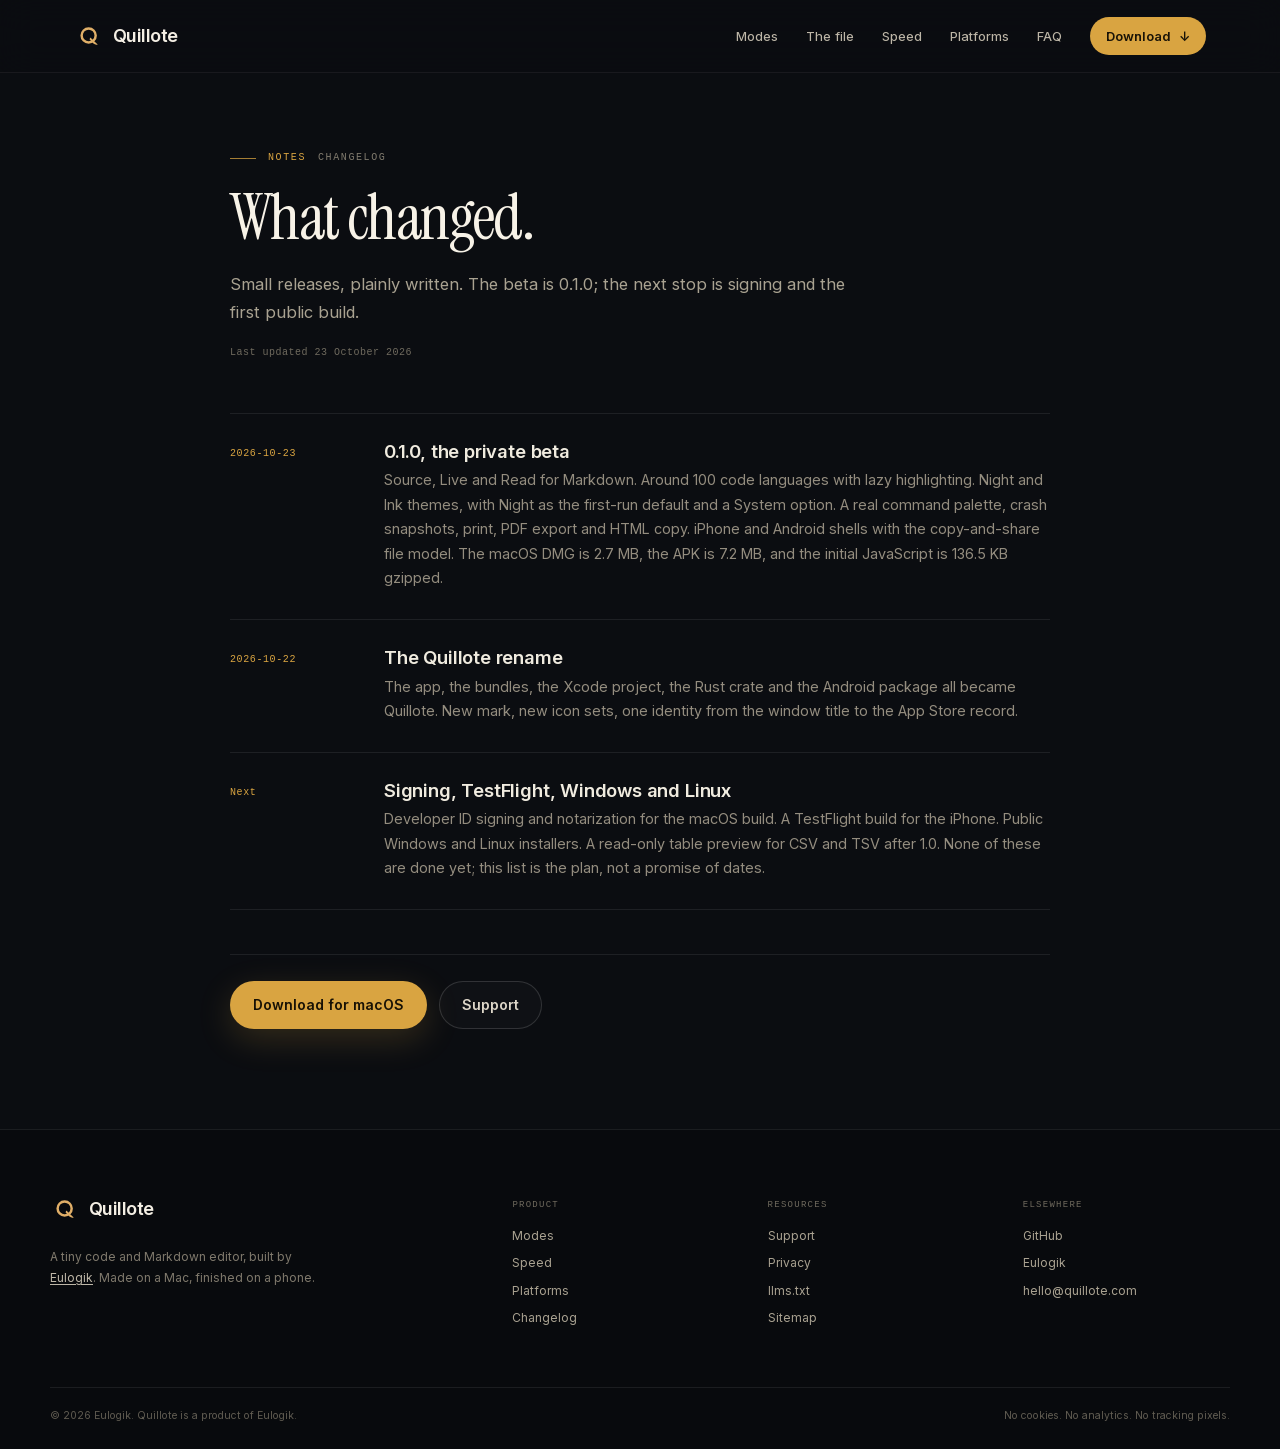
==== changelog/index.html @ 2f06572e "site: launch Quillote public beta" ====
<!DOCTYPE html>
<html lang="en">
<head>
  <meta charset="utf-8">
  <meta name="viewport" content="width=device-width, initial-scale=1, viewport-fit=cover">
  <title>Changelog: Quillote</title>
  <meta name="description" content="Quillote changelog: the 0.1.0 private beta, the three views, themes, mobile file model and the size budgets.">
  <link rel="canonical" href="https://quillote.com/changelog/">
  <meta name="theme-color" content="#0b0d11">
  <meta name="color-scheme" content="dark">
  <meta property="og:type" content="website">
  <meta property="og:site_name" content="Quillote">
  <meta property="og:title" content="Changelog: Quillote">
  <meta property="og:description" content="The 0.1.0 private beta and what comes next.">
  <meta property="og:url" content="https://quillote.com/changelog/">
  <meta property="og:image" content="https://quillote.com/assets/img/og.jpg">
  <meta name="twitter:card" content="summary_large_image">
  <link rel="icon" href="../assets/img/quillote-mark.svg" type="image/svg+xml">
  <link rel="apple-touch-icon" href="../assets/img/apple-touch-icon.png">
  <link rel="manifest" href="../site.webmanifest">
  <link rel="describedby" href="../llms.txt" type="text/plain">
  <link rel="preload" href="../assets/fonts/instrument-serif-regular.woff2" as="font" type="font/woff2" crossorigin>
  <link rel="preload" href="../assets/fonts/inter-var.woff2" as="font" type="font/woff2" crossorigin>
  <link rel="stylesheet" href="../assets/css/site.css">
  <script type="application/ld+json">
  {"@context":"https://schema.org","@graph":[{"@type":"WebPage","@id":"https://quillote.com/changelog/","url":"https://quillote.com/changelog/","name":"Changelog: Quillote","description":"The 0.1.0 private beta and what comes next.","isPartOf":{"@id":"https://quillote.com/#website"},"dateModified":"2026-10-23"},{"@type":"BreadcrumbList","itemListElement":[{"@type":"ListItem","position":1,"name":"Quillote","item":"https://quillote.com/"},{"@type":"ListItem","position":2,"name":"Changelog","item":"https://quillote.com/changelog/"}]}]}
  </script>
</head>
<body>
  <a class="skip-link" href="#main">Skip to content</a>
  <header class="site-header">
    <div class="nav-shell">
      <a class="brand" href="../" aria-label="Quillote home"><img class="brand-mark" src="../assets/img/quillote-mark.svg" alt="" width="30" height="30" aria-hidden="true"><span class="brand-word">Quillote</span></a>
      <button class="nav-toggle" id="nav-toggle" type="button" aria-expanded="false" aria-controls="nav-links"><span class="nav-toggle-line"></span><span class="nav-toggle-line"></span><span class="visually-hidden">Menu</span></button>
      <nav class="nav-links" id="nav-links" aria-label="Primary">
        <a href="../#modes">Modes</a>
        <a href="../#file">The file</a>
        <a href="../#speed">Speed</a>
        <a href="../#platforms">Platforms</a>
        <a href="../#faq">FAQ</a>
        <a class="nav-cta" href="../#download">Download <span aria-hidden="true">↓</span></a>
      </nav>
    </div>
  </header>

  <main id="main" class="page-main">
    <div class="page-shell">
      <div class="page-hero">
        <p class="label"><span>Notes</span> Changelog</p>
        <h1>What changed.</h1>
        <p class="lead">Small releases, plainly written. The beta is 0.1.0; the next stop is signing and the first public build.</p>
        <p class="page-updated">Last updated 23 October 2026</p>
      </div>

      <ol class="changelog-list">
        <li class="changelog-item">
          <span class="changelog-date">2026-10-23</span>
          <div>
            <h2>0.1.0, the private beta</h2>
            <p>Source, Live and Read for Markdown. Around 100 code languages with lazy highlighting. Night and Ink themes, with Night as the first-run default and a System option. A real command palette, crash snapshots, print, PDF export and HTML copy. iPhone and Android shells with the copy-and-share file model. The macOS DMG is 2.7 MB, the APK is 7.2 MB, and the initial JavaScript is 136.5 KB gzipped.</p>
          </div>
        </li>
        <li class="changelog-item">
          <span class="changelog-date">2026-10-22</span>
          <div>
            <h2>The Quillote rename</h2>
            <p>The app, the bundles, the Xcode project, the Rust crate and the Android package all became Quillote. New mark, new icon sets, one identity from the window title to the App Store record.</p>
          </div>
        </li>
        <li class="changelog-item">
          <span class="changelog-date">Next</span>
          <div>
            <h2>Signing, TestFlight, Windows and Linux</h2>
            <p>Developer ID signing and notarization for the macOS build. A TestFlight build for the iPhone. Public Windows and Linux installers. A read-only table preview for CSV and TSV after 1.0. None of these are done yet; this list is the plan, not a promise of dates.</p>
          </div>
        </li>
      </ol>

      <div class="page-cta">
        <a class="btn btn-gold" href="../#download">Download for macOS</a>
        <a class="btn btn-ghost" href="../support/">Support</a>
      </div>
    </div>
  </main>

  <footer class="site-footer">
    <div class="footer-shell">
      <div class="footer-brand">
        <a class="brand" href="../" aria-label="Quillote home"><img class="brand-mark" src="../assets/img/quillote-mark.svg" alt="" width="30" height="30" aria-hidden="true"><span class="brand-word">Quillote</span></a>
        <p>A tiny code and Markdown editor, built by <a href="https://eulogik.com" rel="noopener">Eulogik</a>. Made on a Mac, finished on a phone.</p>
      </div>
      <div class="footer-col"><h3>Product</h3><a href="../#modes">Modes</a><a href="../#speed">Speed</a><a href="../#platforms">Platforms</a><a href="../changelog/">Changelog</a></div>
      <div class="footer-col"><h3>Resources</h3><a href="../support/">Support</a><a href="../privacy/">Privacy</a><a href="../llms.txt">llms.txt</a><a href="../sitemap.xml">Sitemap</a></div>
      <div class="footer-col"><h3>Elsewhere</h3><a href="https://github.com/eulogik" rel="noopener">GitHub</a><a href="https://eulogik.com" rel="noopener">Eulogik</a><a href="mailto:hello@quillote.com">hello@quillote.com</a></div>
    </div>
    <div class="footer-bottom"><p>© 2026 Eulogik. Quillote is a product of Eulogik.</p><p>No cookies. No analytics. No tracking pixels.</p></div>
  </footer>
  <script src="../assets/js/site.js" defer></script>
</body>
</html>
---- assets/css/site.css ----
/* Quillote site. One stylesheet, no framework, self-hosted type. */

@font-face {
  font-family: "Instrument Serif";
  src: url("../fonts/instrument-serif-regular.woff2") format("woff2");
  font-style: normal;
  font-weight: 400;
  font-display: swap;
}
@font-face {
  font-family: "Instrument Serif";
  src: url("../fonts/instrument-serif-italic.woff2") format("woff2");
  font-style: italic;
  font-weight: 400;
  font-display: swap;
}
@font-face {
  font-family: "Inter";
  src: url("../fonts/inter-var.woff2") format("woff2");
  font-style: normal;
  font-weight: 300 700;
  font-display: swap;
}

:root {
  --ink: #0b0d11;
  --ink-2: #0e1117;
  --ink-3: #131822;
  --line: rgba(255, 255, 255, 0.08);
  --line-strong: rgba(255, 255, 255, 0.14);
  --text: #f3eee3;
  --muted: #a9a291;
  --quiet: #7d776a;
  --gold: #d9a441;
  --gold-bright: #f0c46a;
  --gold-soft: rgba(217, 164, 65, 0.12);
  --paper: #f3ecdf;
  --paper-2: #e9dfce;
  --paper-ink: #221d17;
  --paper-muted: #6f6454;
  --serif: "Instrument Serif", Georgia, "Times New Roman", serif;
  --sans: "Inter", -apple-system, BlinkMacSystemFont, "Segoe UI", sans-serif;
  --mono: ui-monospace, SFMono-Regular, "SF Mono", Menlo, Consolas, monospace;
  --max: 1180px;
  --radius: 14px;
  --ease: cubic-bezier(0.22, 0.61, 0.36, 1);
}

*,
*::before,
*::after {
  box-sizing: border-box;
}

html {
  scroll-behavior: smooth;
  background: var(--ink);
}

body {
  margin: 0;
  background: var(--ink);
  color: var(--text);
  font-family: var(--sans);
  font-size: 16px;
  line-height: 1.6;
  -webkit-font-smoothing: antialiased;
  text-rendering: optimizeLegibility;
  overflow-x: hidden;
}

body::after {
  content: "";
  position: fixed;
  inset: 0;
  z-index: 60;
  pointer-events: none;
  opacity: 0.035;
  mix-blend-mode: soft-light;
  background-image: url("data:image/svg+xml,%3Csvg xmlns='http://www.w3.org/2000/svg' width='120' height='120'%3E%3Cfilter id='n'%3E%3CfeTurbulence type='fractalNoise' baseFrequency='.9' numOctaves='2' stitchTiles='stitch'/%3E%3C/filter%3E%3Crect width='100%25' height='100%25' filter='url(%23n)' opacity='.4'/%3E%3C/svg%3E");
}

::selection {
  background: var(--gold);
  color: #161006;
}

img {
  max-width: 100%;
  height: auto;
}

a {
  color: inherit;
}

button,
a {
  -webkit-tap-highlight-color: transparent;
}

:focus-visible {
  outline: 2px solid var(--gold);
  outline-offset: 3px;
  border-radius: 2px;
}

.skip-link {
  position: absolute;
  left: 16px;
  top: -60px;
  z-index: 100;
  padding: 10px 16px;
  border-radius: 8px;
  background: var(--gold);
  color: #161006;
  font-size: 13px;
  font-weight: 600;
  text-decoration: none;
}
.skip-link:focus {
  top: 16px;
}

.visually-hidden {
  position: absolute !important;
  width: 1px;
  height: 1px;
  padding: 0;
  margin: -1px;
  overflow: hidden;
  clip: rect(0 0 0 0);
  white-space: nowrap;
  border: 0;
}

/* ---------------------------------------------------------------- header */

.site-header {
  position: fixed;
  inset: 0 0 auto;
  z-index: 50;
  background: rgba(11, 13, 17, 0.76);
  border-bottom: 1px solid rgba(255, 255, 255, 0.06);
  backdrop-filter: blur(18px) saturate(140%);
  -webkit-backdrop-filter: blur(18px) saturate(140%);
}

.nav-shell {
  max-width: var(--max);
  margin: 0 auto;
  padding: 0 24px;
  height: 72px;
  display: flex;
  align-items: center;
  gap: 32px;
}

.brand {
  display: inline-flex;
  align-items: center;
  gap: 9px;
  flex: none;
  text-decoration: none;
}
.brand-mark {
  width: 30px;
  height: 30px;
  display: block;
  flex: none;
}
.brand-word {
  font-family: var(--sans);
  font-size: 18px;
  font-weight: 600;
  letter-spacing: -0.03em;
  line-height: 1;
  color: #f4efe4;
}

.nav-links {
  margin-left: auto;
  display: flex;
  align-items: center;
  gap: 28px;
}
.nav-links a {
  color: #bdb6a7;
  font-size: 13px;
  font-weight: 450;
  text-decoration: none;
  transition: color 0.2s var(--ease);
}
.nav-links a:hover {
  color: var(--text);
}
.nav-links .nav-cta {
  display: inline-flex;
  align-items: center;
  gap: 8px;
  padding: 9px 16px;
  border-radius: 999px;
  background: var(--gold);
  color: #191307;
  font-weight: 600;
  transition:
    background 0.2s var(--ease),
    transform 0.2s var(--ease);
}
.nav-links .nav-cta:hover {
  background: var(--gold-bright);
  color: #191307;
  transform: translateY(-1px);
}

.nav-toggle {
  display: none;
  margin-left: auto;
  width: 44px;
  height: 44px;
  border: 1px solid var(--line);
  border-radius: 10px;
  background: transparent;
  cursor: pointer;
  position: relative;
}
.nav-toggle-line {
  position: absolute;
  left: 13px;
  width: 18px;
  height: 1px;
  background: var(--text);
  transition:
    transform 0.2s var(--ease),
    top 0.2s var(--ease);
}
.nav-toggle-line:nth-child(1) {
  top: 18px;
}
.nav-toggle-line:nth-child(2) {
  top: 25px;
}
.nav-toggle[aria-expanded="true"] .nav-toggle-line:nth-child(1) {
  top: 22px;
  transform: rotate(45deg);
}
.nav-toggle[aria-expanded="true"] .nav-toggle-line:nth-child(2) {
  top: 22px;
  transform: rotate(-45deg);
}

/* ------------------------------------------------------------------ hero */

.hero {
  position: relative;
  min-height: 100vh;
  padding: 148px 24px 84px;
  display: flex;
  align-items: center;
  overflow: hidden;
  isolation: isolate;
}
.hero::before {
  content: "";
  position: absolute;
  z-index: -2;
  inset: -20% -10% auto 30%;
  height: 900px;
  background: radial-gradient(ellipse at 55% 35%, rgba(217, 164, 65, 0.13), transparent 62%);
  pointer-events: none;
}
.hero::after {
  content: "";
  position: absolute;
  z-index: -1;
  left: 0;
  right: 0;
  bottom: 0;
  height: 180px;
  background: linear-gradient(to bottom, transparent, var(--ink));
  pointer-events: none;
}

.hero-grid {
  width: 100%;
  max-width: var(--max);
  margin: 0 auto;
  display: grid;
  grid-template-columns: 0.92fr 1.08fr;
  gap: 48px;
  align-items: center;
}

.hero-copy {
  position: relative;
  z-index: 3;
  max-width: 600px;
}

.eyebrow {
  display: inline-flex;
  align-items: center;
  gap: 10px;
  margin: 0 0 26px;
  font-family: var(--mono);
  font-size: 10.5px;
  letter-spacing: 0.12em;
  text-transform: uppercase;
  color: #b5ad9c;
}
.eyebrow-dot {
  width: 6px;
  height: 6px;
  border-radius: 50%;
  background: var(--gold);
  box-shadow: 0 0 0 4px rgba(217, 164, 65, 0.12);
}

.hero h1 {
  margin: 0;
  font-family: var(--serif);
  font-weight: 400;
  font-size: clamp(3.5rem, 6.1vw, 5.5rem);
  line-height: 0.96;
  letter-spacing: -0.025em;
  color: #f7f2e7;
}
.hero h1 em {
  font-style: italic;
  color: var(--gold);
}

.hero-sub {
  margin: 26px 0 0;
  max-width: 520px;
  color: #b8b1a2;
  font-size: 1.06rem;
  line-height: 1.7;
}

.hero-actions {
  display: flex;
  align-items: center;
  gap: 12px;
  flex-wrap: wrap;
  margin-top: 34px;
}

.btn {
  display: inline-flex;
  align-items: center;
  justify-content: center;
  gap: 10px;
  min-height: 48px;
  padding: 0 22px;
  border-radius: 999px;
  border: 1px solid transparent;
  font-family: var(--sans);
  font-size: 14px;
  font-weight: 600;
  line-height: 1;
  text-decoration: none;
  cursor: pointer;
  transition:
    transform 0.2s var(--ease),
    background 0.2s var(--ease),
    border-color 0.2s var(--ease),
    color 0.2s var(--ease),
    box-shadow 0.2s var(--ease);
}
.btn-gold {
  background: var(--gold);
  color: #171105;
  box-shadow: 0 10px 34px rgba(217, 164, 65, 0.2);
}
.btn-gold:hover {
  background: var(--gold-bright);
  transform: translateY(-2px);
  box-shadow: 0 14px 42px rgba(217, 164, 65, 0.3);
}
.btn-ghost {
  border-color: var(--line-strong);
  color: #ded7c9;
  background: rgba(255, 255, 255, 0.02);
}
.btn-ghost:hover {
  border-color: rgba(255, 255, 255, 0.28);
  background: rgba(255, 255, 255, 0.05);
  color: #fff;
  transform: translateY(-2px);
}

.hero-note {
  margin: 18px 0 0;
  color: var(--quiet);
  font-size: 11.5px;
  letter-spacing: 0.01em;
}

.hero-proof {
  display: flex;
  flex-wrap: wrap;
  gap: 10px 22px;
  margin-top: 36px;
  padding-top: 22px;
  border-top: 1px solid var(--line);
  color: #8f887a;
  font-size: 11.5px;
}
.hero-proof strong {
  color: #e6dfd1;
  font-weight: 600;
}

.hero-watermark {
  position: absolute;
  z-index: -1;
  top: 4%;
  right: -190px;
  width: 860px;
  height: auto;
  opacity: 0.035;
  transform: rotate(-9deg);
  pointer-events: none;
  user-select: none;
}

.hero-noise {
  position: absolute;
  inset: 0;
  z-index: -1;
  background: radial-gradient(circle at 80% 30%, rgba(217, 164, 65, 0.06), transparent 40%);
  pointer-events: none;
}

/* --------------------------------------------------------- hero devices */

.hero-stage {
  position: relative;
  z-index: 2;
  min-height: 590px;
  display: flex;
  align-items: center;
  justify-content: center;
}

.window-frame {
  width: 100%;
  max-width: 660px;
  border: 1px solid rgba(255, 255, 255, 0.11);
  border-radius: 15px;
  overflow: hidden;
  background: #0d1016;
  box-shadow:
    0 50px 120px rgba(0, 0, 0, 0.62),
    0 10px 30px rgba(0, 0, 0, 0.4),
    0 0 90px rgba(217, 164, 65, 0.06);
}
.window-bar {
  height: 36px;
  padding: 0 14px;
  display: flex;
  align-items: center;
  gap: 12px;
  background: #151922;
  border-bottom: 1px solid rgba(255, 255, 255, 0.06);
}
.traffic {
  display: inline-flex;
  gap: 6px;
}
.traffic i {
  width: 10px;
  height: 10px;
  border-radius: 50%;
  display: block;
}
.traffic i:nth-child(1) {
  background: #ff5f57;
}
.traffic i:nth-child(2) {
  background: #febc2e;
}
.traffic i:nth-child(3) {
  background: #28c840;
}
.window-title {
  color: #8d8779;
  font-size: 11px;
  letter-spacing: 0.01em;
}
.window-dots {
  margin-left: auto;
  color: #817b6e;
  letter-spacing: 2px;
  font-size: 12px;
}
.window-frame picture,
.window-frame img {
  display: block;
  width: 100%;
}

.phone-frame {
  position: absolute;
  right: -18px;
  bottom: -26px;
  width: 176px;
  padding: 5px;
  border-radius: 28px;
  background: #05070a;
  border: 1px solid rgba(255, 255, 255, 0.18);
  box-shadow:
    0 40px 80px rgba(0, 0, 0, 0.6),
    0 0 0 1px rgba(0, 0, 0, 0.6),
    0 0 50px rgba(217, 164, 65, 0.08);
  transform: rotate(2.4deg);
  overflow: hidden;
}
.phone-frame img {
  display: block;
  width: 100%;
  border-radius: 23px;
}
.phone-notch {
  position: absolute;
  z-index: 2;
  top: 12px;
  left: 50%;
  transform: translateX(-50%);
  width: 52px;
  height: 15px;
  border-radius: 999px;
  background: #05070a;
}

.chip {
  position: absolute;
  z-index: 4;
  display: inline-flex;
  align-items: baseline;
  gap: 5px;
  padding: 8px 12px;
  border-radius: 999px;
  border: 1px solid rgba(255, 255, 255, 0.12);
  background: rgba(17, 21, 29, 0.82);
  backdrop-filter: blur(12px);
  -webkit-backdrop-filter: blur(12px);
  box-shadow: 0 10px 30px rgba(0, 0, 0, 0.35);
  color: #e8e1d4;
  font-family: var(--mono);
  font-size: 10.5px;
  white-space: nowrap;
}
.chip small {
  color: var(--gold);
  font-size: 9px;
  letter-spacing: 0.04em;
  text-transform: uppercase;
}
.chip-a {
  top: 4%;
  left: -26px;
}
.chip-b {
  bottom: 17%;
  left: -42px;
}
.chip-c {
  top: 43%;
  right: -20px;
}

/* --------------------------------------------------------- proof strip */

.proof-strip {
  border-top: 1px solid var(--line);
  border-bottom: 1px solid var(--line);
  background: rgba(255, 255, 255, 0.012);
}
.proof-shell {
  max-width: var(--max);
  margin: 0 auto;
  padding: 20px 24px;
  display: flex;
  flex-wrap: wrap;
  align-items: center;
  justify-content: space-between;
  gap: 12px 28px;
}
.proof-shell p {
  margin: 0;
  color: #8d8678;
  font-size: 11px;
  letter-spacing: 0.02em;
  display: inline-flex;
  align-items: center;
  gap: 8px;
}
.proof-mark {
  color: var(--gold);
  font-size: 9px;
}

/* ------------------------------------------------------------- sections */

.section {
  position: relative;
  padding: clamp(84px, 10vw, 132px) 24px;
  scroll-margin-top: 80px;
}
.section > * {
  max-width: var(--max);
  margin-left: auto;
  margin-right: auto;
}
.section-head {
  max-width: 780px;
  margin: 0 auto 52px;
}
.section-head .lead {
  max-width: 620px;
}

.label {
  display: flex;
  align-items: center;
  gap: 12px;
  margin: 0 0 20px;
  font-family: var(--mono);
  font-size: 10px;
  letter-spacing: 0.16em;
  text-transform: uppercase;
  color: #817b6e;
}
.label::before {
  content: "";
  width: 26px;
  height: 1px;
  background: var(--gold);
  opacity: 0.75;
}
.label span {
  color: var(--gold);
}

h2 {
  margin: 0;
  font-family: var(--serif);
  font-weight: 400;
  font-size: clamp(2.5rem, 4.6vw, 4rem);
  line-height: 1.02;
  letter-spacing: -0.02em;
  color: #f6f1e6;
}

.lead {
  margin: 20px 0 0;
  color: #a9a291;
  font-size: 1.03rem;
  line-height: 1.72;
}

.text-link {
  color: var(--gold);
  font-size: 13px;
  font-weight: 550;
  text-decoration: none;
  border-bottom: 1px solid rgba(217, 164, 65, 0.35);
  padding-bottom: 2px;
  transition:
    border-color 0.2s var(--ease),
    color 0.2s var(--ease);
}
.text-link:hover {
  color: var(--gold-bright);
  border-color: var(--gold-bright);
}

/* ----------------------------------------------------------------- demo */

.modes {
  background: linear-gradient(to bottom, var(--ink), #0a0c10);
}

.demo-window {
  position: relative;
  max-width: var(--max);
  border: 1px solid var(--line-strong);
  border-radius: 17px;
  overflow: hidden;
  background: #0b0e13;
  box-shadow:
    0 40px 100px rgba(0, 0, 0, 0.45),
    0 0 0 1px rgba(0, 0, 0, 0.2);
}
.demo-bar {
  height: 42px;
  padding: 0 15px;
  display: flex;
  align-items: center;
  gap: 12px;
  background: #11151c;
  border-bottom: 1px solid rgba(255, 255, 255, 0.06);
}
.demo-tab-title {
  color: #a8a193;
  font-size: 11.5px;
}
.demo-dots {
  margin-left: auto;
  color: #6f6a5e;
  letter-spacing: 2px;
  font-size: 13px;
}

.demo-panels {
  min-height: 438px;
  padding: 42px 52px;
  background:
    radial-gradient(ellipse at 20% 0%, rgba(217, 164, 65, 0.035), transparent 50%), #0b0e13;
}
.demo-panel[hidden] {
  display: none;
}
.source-code {
  margin: 0;
  max-width: 760px;
  font-family: var(--mono);
  font-size: 13px;
  line-height: 1.95;
  color: #c8c1b2;
  white-space: pre-wrap;
  overflow-wrap: anywhere;
}
.tok-h {
  color: var(--gold-bright);
}
.tok-strong {
  color: #f5f0e5;
  font-weight: 600;
}
.tok-em {
  color: #d8cbb2;
  font-style: italic;
}
.tok-plain {
  color: #d4cdbf;
}
.tok-link {
  color: #8eb8e8;
  text-decoration: underline;
  text-decoration-color: rgba(142, 184, 232, 0.4);
  text-underline-offset: 3px;
}
.tok-fence {
  color: #6b665b;
}
.tok-code {
  color: #a8d59b;
}

.live-doc {
  max-width: 620px;
}
.live-doc h3 {
  margin: 0 0 14px;
  font-size: 2rem;
  line-height: 1.15;
  font-weight: 650;
  letter-spacing: -0.02em;
  color: #f8f3e8;
}
.live-doc h4 {
  margin: 28px 0 10px;
  font-size: 1.25rem;
  font-weight: 600;
  letter-spacing: -0.01em;
  color: #f0eadf;
}
.live-doc p {
  margin: 10px 0;
  color: #cbc4b5;
  font-size: 0.98rem;
  line-height: 1.75;
}
.live-doc strong {
  color: #fff;
  font-weight: 650;
}
.live-doc em {
  color: #e4d7c0;
}
.live-doc a {
  color: var(--gold-bright);
  text-decoration: underline;
  text-decoration-color: rgba(240, 196, 106, 0.4);
  text-underline-offset: 3px;
}
.live-doc pre {
  margin: 22px 0;
  padding: 18px 20px;
  overflow-x: auto;
  border: 1px solid rgba(255, 255, 255, 0.06);
  border-radius: 10px;
  background: #121720;
}
.live-doc code,
.read-doc code {
  font-family: var(--mono);
  font-size: 12.5px;
}
.code-key {
  color: #c994e6;
}
.code-str {
  color: #a5d6a7;
}
.live-tail {
  display: inline-flex;
  align-items: center;
}
.caret {
  display: inline-block;
  width: 1.5px;
  height: 1.05em;
  margin-left: 2px;
  background: var(--gold);
  animation: blink 1.2s step-end infinite;
}
@keyframes blink {
  0%,
  100% {
    opacity: 1;
  }
  50% {
    opacity: 0;
  }
}

.demo-read {
  display: flex;
  justify-content: center;
}
.read-doc {
  width: 100%;
  max-width: 600px;
  padding-top: 4px;
}
.read-kicker {
  margin: 0 0 14px !important;
  font-family: var(--mono);
  font-size: 10px !important;
  letter-spacing: 0.14em;
  text-transform: uppercase;
  color: var(--gold) !important;
}
.read-doc h3 {
  margin: 0 0 18px;
  font-size: 2.1rem;
  line-height: 1.12;
  font-weight: 650;
  letter-spacing: -0.025em;
  color: #f8f3e8;
}
.read-doc p {
  margin: 12px 0;
  color: #c9c2b3;
  font-size: 1.02rem;
  line-height: 1.8;
}
.read-doc strong {
  color: #fff;
}
.read-doc em {
  color: #e5d8c1;
}
.read-doc a {
  color: var(--gold-bright);
  text-decoration: underline;
  text-decoration-color: rgba(240, 196, 106, 0.4);
  text-underline-offset: 3px;
}
.read-doc pre {
  margin: 24px 0;
  padding: 18px 20px;
  border-radius: 10px;
  border: 1px solid rgba(255, 255, 255, 0.06);
  background: #121720;
  overflow-x: auto;
}

.demo-status {
  min-height: 46px;
  padding: 0 15px;
  display: flex;
  align-items: center;
  gap: 14px;
  background: #0f131a;
  border-top: 1px solid rgba(255, 255, 255, 0.06);
  font-family: var(--mono);
  font-size: 10.5px;
  color: #7e786b;
}
.demo-file {
  color: #b7b0a2;
}
.demo-meta {
  color: #6f6a5e;
}
.demo-tabs {
  margin-left: auto;
  display: inline-flex;
  gap: 2px;
  padding: 2px;
  border: 1px solid rgba(255, 255, 255, 0.08);
  border-radius: 7px;
  background: #0a0d12;
}
.demo-tab {
  appearance: none;
  border: 0;
  border-radius: 5px;
  background: transparent;
  color: #8d8779;
  font-family: var(--sans);
  font-size: 10.5px;
  font-weight: 500;
  padding: 6px 11px;
  cursor: pointer;
  transition:
    background 0.18s var(--ease),
    color 0.18s var(--ease);
}
.demo-tab:hover {
  color: #e9e2d4;
}
.demo-tab.is-active {
  background: #202733;
  color: #f6f1e6;
}
.demo-caption {
  margin-top: 15px;
  text-align: center;
  color: #6f6a5e;
  font-size: 10.5px;
}

/* ---------------------------------------------------------- live feature */

.live-feature {
  max-width: var(--max);
  margin: 76px auto 0;
  display: grid;
  grid-template-columns: 0.88fr 1.12fr;
  gap: 52px;
  align-items: center;
}
.live-feature-head h3 {
  margin: 0;
  font-family: var(--serif);
  font-weight: 400;
  font-size: clamp(2rem, 3.5vw, 3.1rem);
  line-height: 1.04;
  letter-spacing: -0.02em;
  color: #f6f1e6;
}
.live-feature-head > p:not(.label) {
  margin: 18px 0 0;
  color: var(--muted);
  font-size: 0.98rem;
  line-height: 1.72;
}
.live-feature-head .live-note {
  margin-top: 18px;
  color: #6f6a5e;
  font-family: var(--mono);
  font-size: 10px;
  letter-spacing: 0.03em;
}
.live-video video {
  display: block;
  width: 100%;
  height: auto;
  border: 1px solid var(--line-strong);
  border-radius: var(--radius);
  background: #0a0d12;
  box-shadow:
    0 30px 70px rgba(0, 0, 0, 0.45),
    0 0 60px rgba(217, 164, 65, 0.04);
}
.live-video .demo-caption {
  margin-top: 10px;
  text-align: left;
}
.live-truth {
  grid-column: 1 / -1;
  display: grid;
  grid-template-columns: repeat(3, 1fr);
  gap: 34px;
  margin-top: 14px;
  padding-top: 30px;
  border-top: 1px solid var(--line);
}
.live-truth h4 {
  margin: 0 0 10px;
  color: var(--text);
  font-size: 12px;
  font-weight: 600;
  letter-spacing: 0.02em;
}
.live-truth ul {
  margin: 0;
  padding-left: 16px;
  color: var(--muted);
  font-size: 12.5px;
  line-height: 1.65;
}
.live-truth li {
  margin-bottom: 5px;
}
.live-truth p {
  margin: 0;
  color: var(--muted);
  font-size: 12.5px;
  line-height: 1.65;
}
@media (max-width: 900px) {
  .live-feature {
    grid-template-columns: 1fr;
    gap: 28px;
    margin-top: 54px;
  }
  .live-truth {
    grid-template-columns: 1fr;
    gap: 22px;
  }
}

/* ------------------------------------------------------------ file list */

.file-section {
  border-top: 1px solid var(--line);
}
.split {
  max-width: var(--max);
  margin: 0 auto;
  display: grid;
  grid-template-columns: 0.82fr 1.18fr;
  gap: 96px;
  align-items: start;
}
.split-sticky {
  position: sticky;
  top: 122px;
}
.split-sticky .lead {
  max-width: 430px;
}
.split-sticky .text-link {
  display: inline-block;
  margin-top: 26px;
}
.feature-list {
  list-style: none;
  margin: 0;
  padding: 0;
  border-top: 1px solid var(--line);
}
.feature-list li {
  display: grid;
  grid-template-columns: 42px 1fr;
  gap: 18px;
  padding: 25px 0;
  border-bottom: 1px solid var(--line);
}
.feature-num {
  padding-top: 2px;
  font-family: var(--mono);
  font-size: 10px;
  color: var(--gold);
  letter-spacing: 0.05em;
}
.feature-list h3 {
  margin: 0 0 6px;
  font-size: 1.02rem;
  font-weight: 600;
  letter-spacing: -0.01em;
  color: #f0ebdf;
}
.feature-list p {
  margin: 0;
  max-width: 520px;
  color: #938c7e;
  font-size: 0.9rem;
  line-height: 1.7;
}

/* ---------------------------------------------------------------- paper */

.paper-section {
  position: relative;
  background: var(--paper);
  color: var(--paper-ink);
  padding: clamp(84px, 10vw, 132px) 24px;
  overflow: hidden;
  scroll-margin-top: 80px;
}
.paper-section::before {
  content: "";
  position: absolute;
  inset: 0;
  pointer-events: none;
  opacity: 0.35;
  background-image: radial-gradient(#b6a78f 0.6px, transparent 0.6px);
  background-size: 16px 16px;
  mask-image: linear-gradient(to bottom, transparent, #000 18%, #000 82%, transparent);
}
.paper-inner {
  position: relative;
  max-width: var(--max);
  margin: 0 auto;
  display: grid;
  grid-template-columns: 0.85fr 1.15fr;
  gap: 82px;
  align-items: center;
}
.label-dark {
  color: #85745d;
}
.label-dark::before {
  background: #8c4a12;
}
.label-dark span {
  color: #8c4a12;
}
.paper-copy h2 {
  color: #221d17;
  font-size: clamp(2.6rem, 4.6vw, 4.05rem);
}
.paper-lead {
  margin: 22px 0 0;
  max-width: 440px;
  color: #5a4f40;
  font-size: 1.03rem;
  line-height: 1.75;
}
.paper-note {
  margin: 18px 0 0;
  max-width: 440px;
  color: #776a58;
  font-size: 0.86rem;
  line-height: 1.65;
}
.paper-note strong {
  color: #332a1f;
}
.swatches {
  display: flex;
  flex-wrap: wrap;
  gap: 9px 14px;
  margin-top: 26px;
}
.swatches span {
  display: inline-flex;
  align-items: center;
  gap: 6px;
  font-family: var(--mono);
  font-size: 9px;
  color: #786b58;
}
.swatches i {
  width: 15px;
  height: 15px;
  border-radius: 50%;
  border: 1px solid rgba(34, 29, 23, 0.14);
  display: block;
}

.paper-card {
  border: 1px solid #d8cdbb;
  border-radius: 13px;
  overflow: hidden;
  background: #fbf6ec;
  box-shadow:
    0 34px 80px rgba(61, 43, 21, 0.18),
    0 4px 16px rgba(61, 43, 21, 0.08);
  transform: rotate(-0.5deg);
}
.paper-bar {
  height: 34px;
  padding: 0 14px;
  display: flex;
  align-items: center;
  gap: 12px;
  background: #f0e6d5;
  border-bottom: 1px solid #ddd2bf;
  color: #7d6f5b;
  font-family: var(--mono);
  font-size: 9.5px;
}
.traffic-light i:nth-child(1) {
  background: #e2938e;
}
.traffic-light i:nth-child(2) {
  background: #dfc17a;
}
.traffic-light i:nth-child(3) {
  background: #93ba8e;
}
.paper-article {
  padding: 44px 46px 40px;
  font-family: var(--serif);
  color: #2a241c;
}
.paper-kicker {
  margin: 0 0 14px;
  font-family: var(--mono);
  font-size: 9.5px;
  letter-spacing: 0.12em;
  text-transform: uppercase;
  color: #8c6a3f;
}
.paper-article h3 {
  margin: 0 0 14px;
  font-size: 2.55rem;
  line-height: 1.02;
  font-weight: 400;
  letter-spacing: -0.02em;
  color: #221d17;
}
.paper-article p {
  margin: 11px 0;
  font-size: 1.04rem;
  line-height: 1.62;
  color: #3e3529;
}
.paper-article strong {
  color: #221d17;
}
.paper-article em {
  color: #4c4032;
}
.paper-article table {
  width: 100%;
  border-collapse: collapse;
  margin: 22px 0 18px;
  font-family: var(--sans);
  font-size: 0.78rem;
}
.paper-article caption {
  text-align: left;
}
.paper-article th,
.paper-article td {
  padding: 8px 8px;
  border-bottom: 1px solid #ded3c1;
  text-align: left;
}
.paper-article thead th {
  font-family: var(--mono);
  font-size: 8.5px;
  letter-spacing: 0.1em;
  text-transform: uppercase;
  color: #8c6a3f;
  font-weight: 500;
}
.paper-article td {
  color: #544838;
}
.formula {
  margin: 20px 0 !important;
  text-align: center;
  font-family: var(--serif);
  font-size: 1.75rem !important;
  font-style: italic;
  color: #8c4a12 !important;
}
.paper-article blockquote {
  margin: 20px 0 12px;
  padding-left: 16px;
  border-left: 2px solid #8c4a12;
  color: #5a4b39;
  font-style: italic;
  font-size: 1.18rem;
  line-height: 1.45;
}
.paper-small {
  font-family: var(--sans);
  font-size: 0.72rem !important;
  color: #8b7c67 !important;
  margin-top: 18px !important;
}

/* ---------------------------------------------------------------- speed */

.speed {
  border-bottom: 1px solid var(--line);
}
.stats {
  display: grid;
  grid-template-columns: repeat(4, 1fr);
  gap: 26px;
  margin: 12px auto 60px;
}
.stat {
  display: flex;
  align-items: baseline;
  flex-wrap: wrap;
  gap: 5px;
  padding-top: 20px;
  border-top: 1px solid var(--line-strong);
}
.stat-num {
  font-family: var(--serif);
  font-size: clamp(2.9rem, 4.2vw, 4.1rem);
  line-height: 0.9;
  letter-spacing: -0.03em;
  color: var(--gold);
}
.stat-unit {
  font-family: var(--mono);
  font-size: 11px;
  color: #8e8779;
}
.stat-label {
  flex-basis: 100%;
  margin-top: 10px;
  font-size: 11.5px;
  color: #8e8779;
}

.table-wrap {
  overflow-x: auto;
  border-top: 1px solid var(--line-strong);
}
.compare {
  width: 100%;
  border-collapse: collapse;
  font-size: 0.9rem;
  min-width: 620px;
}
.compare caption {
  padding: 14px 0 18px;
  text-align: left;
  color: #7e786b;
  font-size: 11px;
}
.compare thead th {
  padding: 14px 14px;
  text-align: left;
  font-family: var(--mono);
  font-size: 9px;
  font-weight: 500;
  letter-spacing: 0.12em;
  text-transform: uppercase;
  color: #817b6e;
  border-bottom: 1px solid var(--line);
}
.compare thead th:nth-child(2) {
  color: var(--gold);
}
.compare tbody th,
.compare tbody td {
  padding: 15px 14px;
  border-bottom: 1px solid var(--line);
  text-align: left;
  font-weight: 400;
  color: #aaa394;
}
.compare tbody th {
  font-size: 0.82rem;
  color: #8e8779;
}
.compare tbody td:nth-child(2) {
  color: #f0ebdf;
  background: rgba(217, 164, 65, 0.045);
}
.footnote {
  margin: 16px auto 0;
  color: #6f6a5e;
  font-size: 10.5px;
}

/* ------------------------------------------------------------ platforms */

.platform-grid {
  display: grid;
  grid-template-columns: repeat(5, 1fr);
  gap: 14px;
}
.platform {
  display: flex;
  flex-direction: column;
  min-height: 236px;
  padding: 22px 20px;
  border: 1px solid var(--line);
  border-radius: 12px;
  background: #0d1016;
  transition:
    border-color 0.2s var(--ease),
    background 0.2s var(--ease),
    transform 0.2s var(--ease);
}
.platform:hover {
  border-color: rgba(255, 255, 255, 0.16);
  background: #10141b;
  transform: translateY(-3px);
}
.platform.is-ready {
  border-color: rgba(217, 164, 65, 0.32);
  background: linear-gradient(160deg, rgba(217, 164, 65, 0.08), #0d1016 60%);
}
.platform-top {
  display: flex;
  align-items: center;
  justify-content: space-between;
  gap: 8px;
}
.platform h3 {
  margin: 0;
  font-size: 1rem;
  font-weight: 600;
  color: #f0ebdf;
}
.status {
  padding: 3px 7px;
  border-radius: 999px;
  border: 1px solid rgba(255, 255, 255, 0.12);
  color: #968f80;
  font-family: var(--mono);
  font-size: 8px;
  letter-spacing: 0.07em;
  text-transform: uppercase;
  white-space: nowrap;
}
.status-ready {
  border-color: rgba(217, 164, 65, 0.4);
  color: var(--gold);
  background: rgba(217, 164, 65, 0.07);
}
.status-later {
  color: #6f6a5e;
}
.platform p {
  margin: 14px 0 18px;
  color: #8f887a;
  font-size: 0.82rem;
  line-height: 1.65;
}
.platform .text-link {
  margin-top: auto;
  font-size: 11.5px;
  width: fit-content;
}
.platform-note {
  margin-top: auto;
  font-family: var(--mono);
  font-size: 8.5px;
  letter-spacing: 0.09em;
  text-transform: uppercase;
  color: #6f6a5e;
}

/* ------------------------------------------------------------------ faq */

.faq-section {
  border-top: 1px solid var(--line);
}
.faq-list {
  max-width: 820px;
  border-top: 1px solid var(--line);
}
.faq-item {
  border-bottom: 1px solid var(--line);
}
.faq-item summary {
  position: relative;
  padding: 22px 44px 22px 0;
  cursor: pointer;
  list-style: none;
  color: #ebe5d9;
  font-size: 0.98rem;
  font-weight: 500;
  line-height: 1.5;
}
.faq-item summary::-webkit-details-marker {
  display: none;
}
.faq-item summary::after {
  content: "+";
  position: absolute;
  right: 4px;
  top: 50%;
  transform: translateY(-50%);
  color: var(--gold);
  font-family: var(--sans);
  font-size: 20px;
  font-weight: 300;
  transition: transform 0.2s var(--ease);
}
.faq-item[open] summary::after {
  transform: translateY(-50%) rotate(45deg);
}
.faq-item p {
  margin: 0;
  padding: 0 40px 24px 0;
  max-width: 680px;
  color: #958e80;
  font-size: 0.9rem;
  line-height: 1.75;
}

/* ------------------------------------------------------------- download */

.download-section {
  padding: 60px 24px 120px;
  scroll-margin-top: 80px;
}
.download-card {
  max-width: var(--max);
  margin: 0 auto;
  display: grid;
  grid-template-columns: 1fr 280px;
  gap: 40px;
  align-items: center;
  padding: clamp(34px, 5vw, 60px);
  border: 1px solid rgba(217, 164, 65, 0.24);
  border-radius: 20px;
  background:
    radial-gradient(ellipse at 80% 20%, rgba(217, 164, 65, 0.13), transparent 55%),
    linear-gradient(140deg, #151a23, #0c0f14 70%);
  box-shadow: 0 40px 120px rgba(0, 0, 0, 0.4);
  overflow: hidden;
}
.download-copy h2 {
  font-size: clamp(2.6rem, 4.4vw, 3.9rem);
}
.download-copy .lead {
  max-width: 600px;
}
.download-copy .hero-actions {
  margin-top: 28px;
}
.hash-line {
  margin: 18px 0 0;
  color: #6f6a5e;
  font-family: var(--mono);
  font-size: 9px;
  letter-spacing: 0.02em;
  word-break: break-all;
  max-width: 580px;
}
.hash-line code {
  color: #8f887a;
  font-family: var(--mono);
  font-size: 9px;
}
.download-art {
  position: relative;
  display: flex;
  align-items: center;
  justify-content: center;
}
.download-art img {
  width: 210px;
  height: auto;
  filter: drop-shadow(0 0 60px rgba(217, 164, 65, 0.22));
}
.download-art span {
  display: none;
}

/* ---------------------------------------------------------------- footer */

.site-footer {
  background: #080a0d;
  border-top: 1px solid var(--line);
  padding: 64px 24px 24px;
}
.footer-shell {
  max-width: var(--max);
  margin: 0 auto;
  display: grid;
  grid-template-columns: 2fr 1fr 1fr 1fr;
  gap: 48px;
}
.footer-brand p {
  margin: 16px 0 0;
  max-width: 280px;
  color: #7f796c;
  font-size: 12px;
  line-height: 1.7;
}
.footer-brand p a {
  color: #bdb6a7;
  text-decoration: underline;
  text-underline-offset: 2px;
}
.footer-col h3 {
  margin: 4px 0 14px;
  font-family: var(--mono);
  font-size: 9px;
  font-weight: 500;
  letter-spacing: 0.14em;
  text-transform: uppercase;
  color: #6f6a5e;
}
.footer-col a {
  display: block;
  width: fit-content;
  margin: 8px 0;
  color: #a9a291;
  font-size: 12px;
  text-decoration: none;
  transition: color 0.18s var(--ease);
}
.footer-col a:hover {
  color: var(--gold);
}
.footer-bottom {
  max-width: var(--max);
  margin: 52px auto 0;
  padding-top: 20px;
  border-top: 1px solid var(--line);
  display: flex;
  justify-content: space-between;
  flex-wrap: wrap;
  gap: 8px 24px;
  color: #5f5b51;
  font-size: 10.5px;
}
.footer-bottom p {
  margin: 0;
}

/* ------------------------------------------------------------ subpages */

.page-main {
  padding: 150px 24px 100px;
  min-height: 70vh;
}
.page-shell {
  max-width: 820px;
  margin: 0 auto;
}
.page-hero {
  max-width: 760px;
  margin-bottom: 52px;
}
.page-hero h1 {
  margin: 0;
  font-family: var(--serif);
  font-weight: 400;
  font-size: clamp(2.9rem, 5vw, 4.4rem);
  line-height: 1;
  letter-spacing: -0.025em;
  color: #f7f2e7;
}
.page-hero .lead {
  max-width: 620px;
}
.page-updated {
  margin-top: 18px;
  color: #6f6a5e;
  font-family: var(--mono);
  font-size: 10px;
  letter-spacing: 0.05em;
}
.prose {
  max-width: 720px;
  color: #aba494;
  font-size: 0.98rem;
  line-height: 1.8;
}
.prose h2 {
  margin: 44px 0 12px;
  font-family: var(--serif);
  font-size: 2.1rem;
  line-height: 1.1;
  letter-spacing: -0.015em;
  color: #f2ede2;
}
.prose h3 {
  margin: 30px 0 8px;
  font-size: 1rem;
  font-weight: 600;
  color: #eee8dc;
}
.prose p {
  margin: 12px 0;
}
.prose ul,
.prose ol {
  margin: 14px 0;
  padding-left: 22px;
}
.prose li {
  margin: 7px 0;
}
.prose a {
  color: var(--gold);
  text-decoration: underline;
  text-underline-offset: 2px;
}
.prose code {
  padding: 2px 5px;
  border-radius: 4px;
  background: #141922;
  border: 1px solid var(--line);
  font-family: var(--mono);
  font-size: 0.85em;
  color: #d8d1c2;
}
.prose blockquote {
  margin: 22px 0;
  padding-left: 18px;
  border-left: 2px solid var(--gold);
  color: #c3bcad;
}
.prose hr {
  border: 0;
  border-top: 1px solid var(--line);
  margin: 32px 0;
}
.page-cta {
  margin-top: 44px;
  padding-top: 26px;
  border-top: 1px solid var(--line);
  display: flex;
  gap: 12px;
  flex-wrap: wrap;
}

.changelog-list {
  list-style: none;
  margin: 0;
  padding: 0;
  border-top: 1px solid var(--line);
}
.changelog-item {
  display: grid;
  grid-template-columns: 130px 1fr;
  gap: 24px;
  padding: 28px 0;
  border-bottom: 1px solid var(--line);
}
.changelog-date {
  color: var(--gold);
  font-family: var(--mono);
  font-size: 10px;
  letter-spacing: 0.06em;
  padding-top: 4px;
}
.changelog-item h2 {
  margin: 0 0 8px;
  font-family: var(--sans);
  font-size: 1.15rem;
  font-weight: 600;
  letter-spacing: -0.01em;
  color: #f0ebdf;
}
.changelog-item p {
  margin: 0;
  color: #948d7f;
  font-size: 0.9rem;
  line-height: 1.7;
}

.notfound {
  min-height: 80vh;
  display: flex;
  align-items: center;
  justify-content: center;
  text-align: center;
  padding: 140px 24px 100px;
}
.notfound-inner {
  max-width: 560px;
}
.notfound-code {
  margin: 0;
  font-family: var(--serif);
  font-size: clamp(6rem, 18vw, 11rem);
  line-height: 0.8;
  color: var(--gold);
  letter-spacing: -0.05em;
}
.notfound h1 {
  margin: 22px 0 10px;
  font-family: var(--serif);
  font-weight: 400;
  font-size: clamp(2rem, 4vw, 3rem);
  color: #f4efe4;
}
.notfound p {
  color: #9a9385;
}
.notfound .hero-actions {
  justify-content: center;
  margin-top: 26px;
}

/* ------------------------------------------------------------ responsive */

@media (max-width: 1120px) {
  .hero-grid {
    gap: 30px;
  }
  .phone-frame {
    width: 150px;
    right: -6px;
  }
  .chip-b {
    left: -18px;
  }
  .platform-grid {
    grid-template-columns: repeat(3, 1fr);
  }
  .platform {
    min-height: 210px;
  }
}

@media (max-width: 980px) {
  .hero {
    padding-top: 130px;
  }
  .hero-grid {
    grid-template-columns: 1fr;
    gap: 46px;
  }
  .hero-copy {
    max-width: 680px;
  }
  .hero-stage {
    min-height: 0;
    max-width: 680px;
    width: 100%;
    margin: 0 auto;
    padding-bottom: 34px;
  }
  .window-frame {
    max-width: 100%;
  }
  .phone-frame {
    width: 148px;
    right: 4px;
    bottom: -28px;
  }
  .chip-a {
    top: -18px;
    left: 10px;
  }
  .chip-b {
    bottom: 42px;
    left: -8px;
  }
  .chip-c {
    top: 38%;
    right: -4px;
  }
  .split {
    grid-template-columns: 1fr;
    gap: 40px;
  }
  .split-sticky {
    position: static;
  }
  .split-sticky .lead {
    max-width: 620px;
  }
  .paper-inner {
    grid-template-columns: 1fr;
    gap: 44px;
  }
  .paper-copy {
    max-width: 680px;
  }
  .paper-card {
    max-width: 680px;
    margin: 0 auto;
  }
  .download-card {
    grid-template-columns: 1fr;
  }
  .download-art {
    display: none;
  }
}

@media (max-width: 820px) {
  .nav-shell {
    height: 64px;
    padding: 0 18px;
  }
  .nav-toggle {
    display: block;
  }
  .nav-links {
    position: fixed;
    left: 0;
    right: 0;
    top: 64px;
    display: none;
    flex-direction: column;
    align-items: stretch;
    gap: 0;
    padding: 10px 18px 20px;
    background: rgba(11, 13, 17, 0.98);
    border-bottom: 1px solid var(--line);
    box-shadow: 0 30px 60px rgba(0, 0, 0, 0.4);
  }
  .nav-links[data-open="true"] {
    display: flex;
  }
  .nav-links a {
    padding: 13px 4px;
    font-size: 15px;
    border-bottom: 1px solid rgba(255, 255, 255, 0.05);
  }
  .nav-links .nav-cta {
    margin-top: 12px;
    justify-content: center;
    border-bottom: 0;
    padding: 13px 16px;
  }
  .hero {
    min-height: auto;
    padding: 112px 18px 64px;
  }
  .hero h1 {
    font-size: clamp(3rem, 12vw, 4.2rem);
  }
  .hero-sub {
    font-size: 1rem;
  }
  .hero-proof {
    gap: 8px 16px;
  }
  .section {
    padding: 76px 18px;
  }
  .section-head {
    margin-bottom: 38px;
  }
  .demo-panels {
    min-height: 400px;
    padding: 30px 24px;
  }
  .demo-meta {
    display: none;
  }
  .demo-status {
    gap: 8px;
  }
  .source-code {
    font-size: 12px;
  }
  .live-doc h3 {
    font-size: 1.7rem;
  }
  .read-doc h3 {
    font-size: 1.8rem;
  }
  .stats {
    grid-template-columns: repeat(2, 1fr);
    gap: 22px;
    margin-bottom: 42px;
  }
  .platform-grid {
    grid-template-columns: repeat(2, 1fr);
  }
  .platform {
    min-height: 200px;
  }
  .footer-shell {
    grid-template-columns: 1.5fr 1fr 1fr;
    gap: 34px;
  }
  .footer-brand {
    grid-column: 1 / -1;
  }
  .footer-brand p {
    max-width: 440px;
  }
  .page-main {
    padding: 120px 18px 76px;
  }
  .changelog-item {
    grid-template-columns: 1fr;
    gap: 8px;
  }
}

@media (max-width: 620px) {
  .hero h1 {
    font-size: clamp(2.9rem, 14vw, 3.7rem);
  }
  .hero-actions .btn {
    width: 100%;
  }
  .hero-actions {
    gap: 10px;
  }
  .hero-note {
    font-size: 10.5px;
  }
  .phone-frame {
    width: 112px;
    right: 0;
    bottom: -18px;
    padding: 3px;
  }
  .phone-frame img {
    border-radius: 20px;
  }
  .phone-notch {
    top: 8px;
    width: 34px;
    height: 10px;
  }
  .window-frame {
    transform: none;
  }
  .chip {
    display: none;
  }
  .proof-shell {
    justify-content: flex-start;
    gap: 8px 18px;
  }
  .proof-shell p:nth-child(4) {
    display: none;
  }
  .demo-tab {
    padding: 6px 8px;
    font-size: 10px;
  }
  .demo-file {
    display: none;
  }
  .demo-tabs {
    margin-left: 0;
    width: 100%;
    justify-content: space-between;
  }
  .demo-tab {
    flex: 1;
  }
  .demo-status {
    min-height: 48px;
  }
  .paper-article {
    padding: 28px 24px 26px;
  }
  .paper-article h3 {
    font-size: 2rem;
  }
  .paper-article table {
    font-size: 0.72rem;
  }
  .paper-article th,
  .paper-article td {
    padding: 7px 5px;
  }
  .stat-num {
    font-size: 3rem;
  }
  .platform-grid {
    grid-template-columns: 1fr;
  }
  .platform {
    min-height: 0;
  }
  .faq-item summary {
    font-size: 0.94rem;
  }
  .download-card {
    padding: 28px 22px;
  }
  .download-copy .hero-actions .btn {
    width: 100%;
  }
  .footer-shell {
    grid-template-columns: 1fr 1fr;
  }
  .footer-brand {
    grid-column: 1 / -1;
  }
  .footer-col:last-child {
    grid-column: 1 / -1;
  }
  .footer-bottom {
    flex-direction: column;
  }
}

@media (prefers-reduced-motion: reduce) {
  html {
    scroll-behavior: auto;
  }
  *,
  *::before,
  *::after {
    animation-duration: 0.01ms !important;
    animation-iteration-count: 1 !important;
    transition-duration: 0.01ms !important;
    scroll-behavior: auto !important;
  }
  .caret {
    display: none;
  }
}
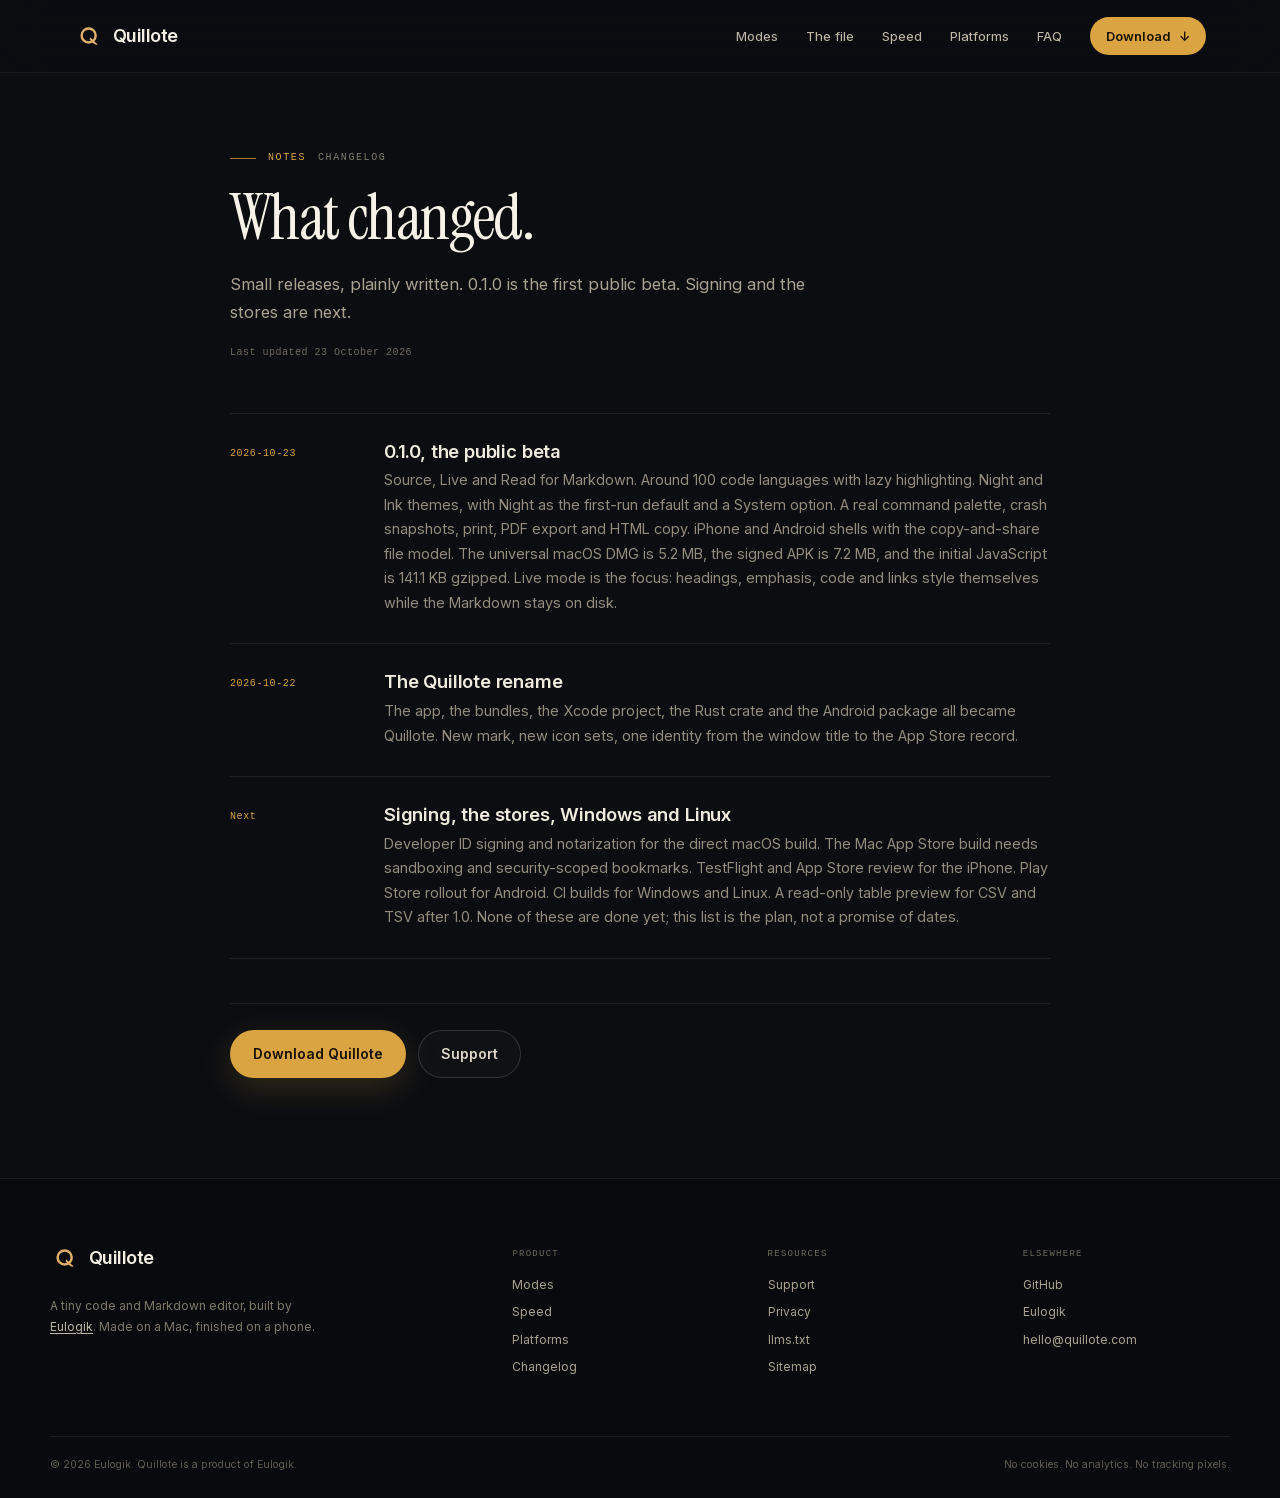
==== commit c6bb93cf: "site: Live-first launch, universal DMG and signed APK" ====
--- a/changelog/index.html
+++ b/changelog/index.html
@@ -4,14 +4,14 @@
   <meta charset="utf-8">
   <meta name="viewport" content="width=device-width, initial-scale=1, viewport-fit=cover">
   <title>Changelog: Quillote</title>
-  <meta name="description" content="Quillote changelog: the 0.1.0 private beta, the three views, themes, mobile file model and the size budgets.">
+  <meta name="description" content="Quillote changelog: the 0.1.0 public beta, the three views, themes, mobile file model and the size budgets.">
   <link rel="canonical" href="https://quillote.com/changelog/">
   <meta name="theme-color" content="#0b0d11">
   <meta name="color-scheme" content="dark">
   <meta property="og:type" content="website">
   <meta property="og:site_name" content="Quillote">
   <meta property="og:title" content="Changelog: Quillote">
-  <meta property="og:description" content="The 0.1.0 private beta and what comes next.">
+  <meta property="og:description" content="The 0.1.0 public beta and what comes next.">
   <meta property="og:url" content="https://quillote.com/changelog/">
   <meta property="og:image" content="https://quillote.com/assets/img/og.jpg">
   <meta name="twitter:card" content="summary_large_image">
@@ -23,7 +23,7 @@
   <link rel="preload" href="../assets/fonts/inter-var.woff2" as="font" type="font/woff2" crossorigin>
   <link rel="stylesheet" href="../assets/css/site.css">
   <script type="application/ld+json">
-  {"@context":"https://schema.org","@graph":[{"@type":"WebPage","@id":"https://quillote.com/changelog/","url":"https://quillote.com/changelog/","name":"Changelog: Quillote","description":"The 0.1.0 private beta and what comes next.","isPartOf":{"@id":"https://quillote.com/#website"},"dateModified":"2026-10-23"},{"@type":"BreadcrumbList","itemListElement":[{"@type":"ListItem","position":1,"name":"Quillote","item":"https://quillote.com/"},{"@type":"ListItem","position":2,"name":"Changelog","item":"https://quillote.com/changelog/"}]}]}
+  {"@context":"https://schema.org","@graph":[{"@type":"WebPage","@id":"https://quillote.com/changelog/","url":"https://quillote.com/changelog/","name":"Changelog: Quillote","description":"The 0.1.0 public beta and what comes next.","isPartOf":{"@id":"https://quillote.com/#website"},"dateModified":"2026-10-23"},{"@type":"BreadcrumbList","itemListElement":[{"@type":"ListItem","position":1,"name":"Quillote","item":"https://quillote.com/"},{"@type":"ListItem","position":2,"name":"Changelog","item":"https://quillote.com/changelog/"}]}]}
   </script>
 </head>
 <body>
@@ -48,7 +48,7 @@
       <div class="page-hero">
         <p class="label"><span>Notes</span> Changelog</p>
         <h1>What changed.</h1>
-        <p class="lead">Small releases, plainly written. The beta is 0.1.0; the next stop is signing and the first public build.</p>
+        <p class="lead">Small releases, plainly written. 0.1.0 is the first public beta. Signing and the stores are next.</p>
         <p class="page-updated">Last updated 23 October 2026</p>
       </div>
 
@@ -56,8 +56,8 @@
         <li class="changelog-item">
           <span class="changelog-date">2026-10-23</span>
           <div>
-            <h2>0.1.0, the private beta</h2>
-            <p>Source, Live and Read for Markdown. Around 100 code languages with lazy highlighting. Night and Ink themes, with Night as the first-run default and a System option. A real command palette, crash snapshots, print, PDF export and HTML copy. iPhone and Android shells with the copy-and-share file model. The macOS DMG is 2.7 MB, the APK is 7.2 MB, and the initial JavaScript is 136.5 KB gzipped.</p>
+            <h2>0.1.0, the public beta</h2>
+            <p>Source, Live and Read for Markdown. Around 100 code languages with lazy highlighting. Night and Ink themes, with Night as the first-run default and a System option. A real command palette, crash snapshots, print, PDF export and HTML copy. iPhone and Android shells with the copy-and-share file model. The universal macOS DMG is 5.2 MB, the signed APK is 7.2 MB, and the initial JavaScript is 141.1 KB gzipped. Live mode is the focus: headings, emphasis, code and links style themselves while the Markdown stays on disk.</p>
           </div>
         </li>
         <li class="changelog-item">
@@ -70,14 +70,14 @@
         <li class="changelog-item">
           <span class="changelog-date">Next</span>
           <div>
-            <h2>Signing, TestFlight, Windows and Linux</h2>
-            <p>Developer ID signing and notarization for the macOS build. A TestFlight build for the iPhone. Public Windows and Linux installers. A read-only table preview for CSV and TSV after 1.0. None of these are done yet; this list is the plan, not a promise of dates.</p>
+            <h2>Signing, the stores, Windows and Linux</h2>
+            <p>Developer ID signing and notarization for the direct macOS build. The Mac App Store build needs sandboxing and security-scoped bookmarks. TestFlight and App Store review for the iPhone. Play Store rollout for Android. CI builds for Windows and Linux. A read-only table preview for CSV and TSV after 1.0. None of these are done yet; this list is the plan, not a promise of dates.</p>
           </div>
         </li>
       </ol>
 
       <div class="page-cta">
-        <a class="btn btn-gold" href="../#download">Download for macOS</a>
+        <a class="btn btn-gold" href="../#download">Download Quillote</a>
         <a class="btn btn-ghost" href="../support/">Support</a>
       </div>
     </div>
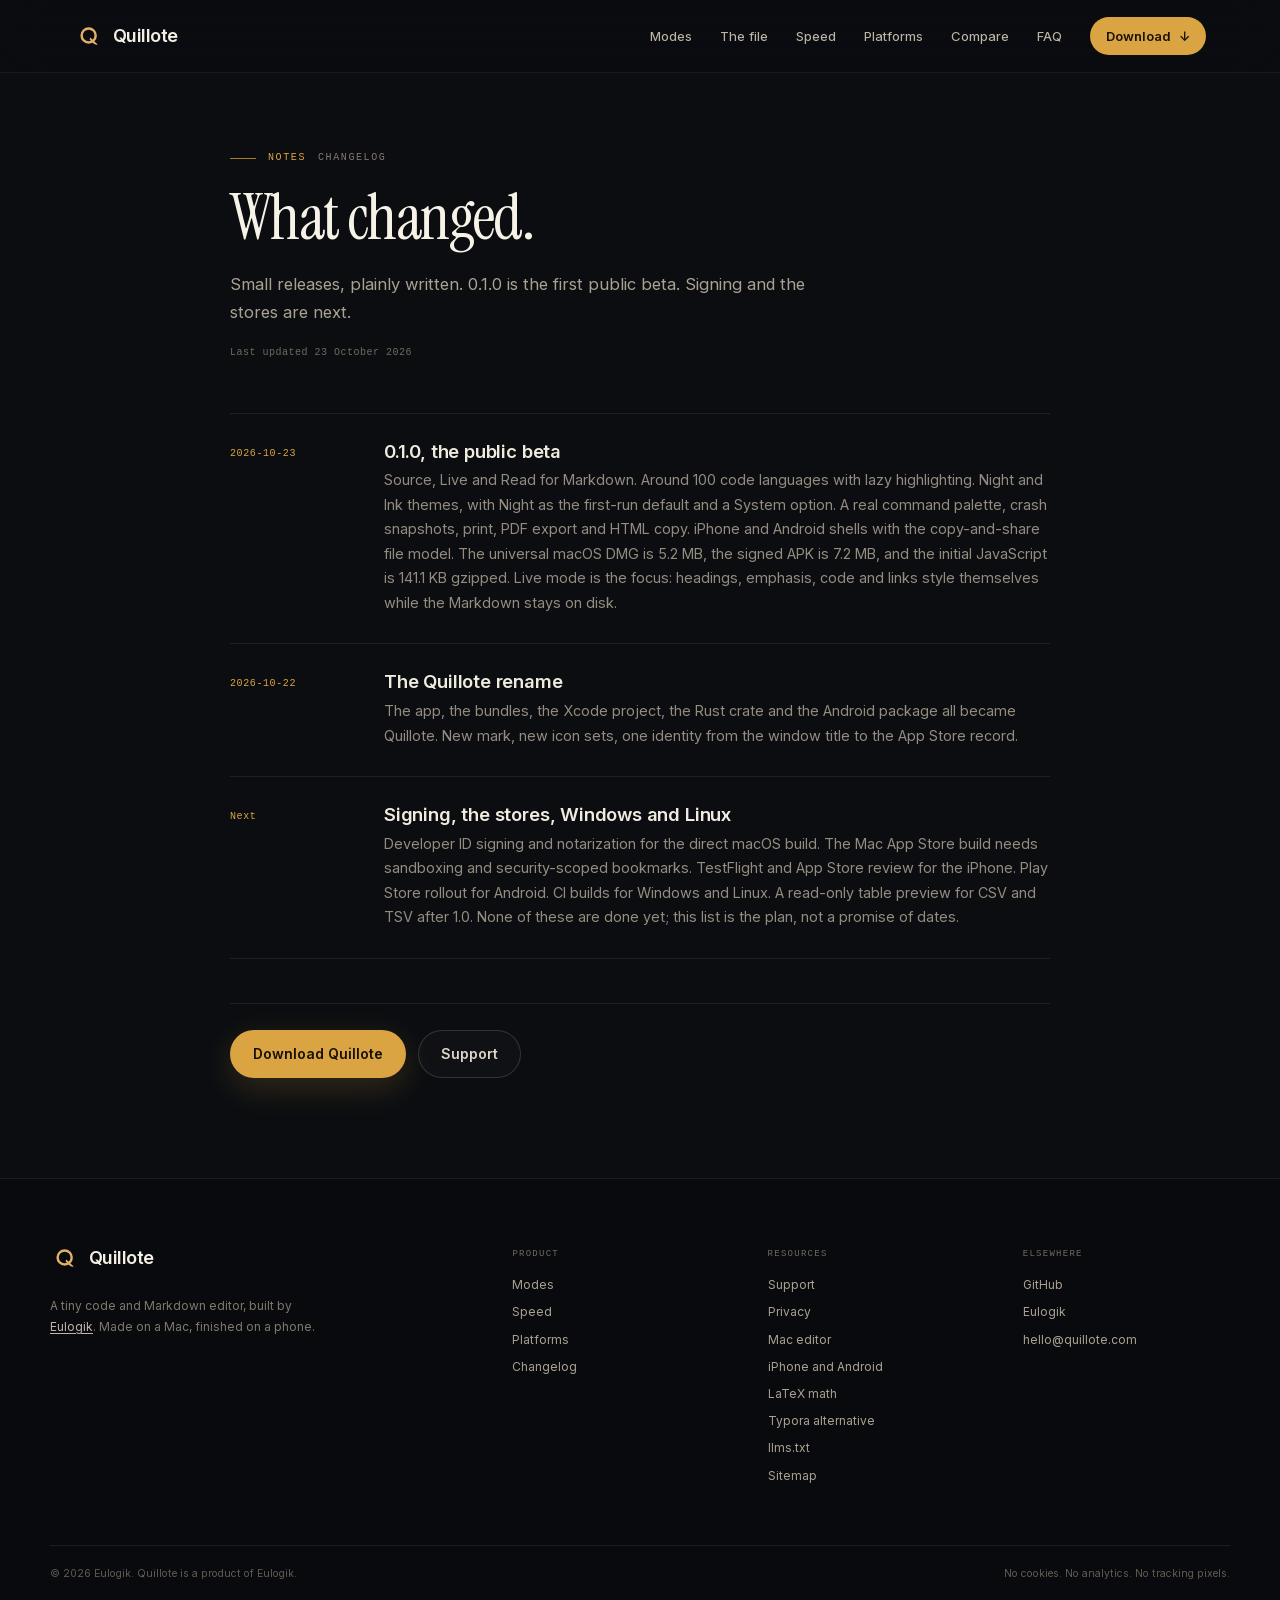
==== commit 760c73ed: "site: add Mac, mobile, LaTeX and Typora comparison pages" ====
--- a/changelog/index.html
+++ b/changelog/index.html
@@ -37,6 +37,7 @@
         <a href="../#file">The file</a>
         <a href="../#speed">Speed</a>
         <a href="../#platforms">Platforms</a>
+        <a href="../typora-alternative/">Compare</a>
         <a href="../#faq">FAQ</a>
         <a class="nav-cta" href="../#download">Download <span aria-hidden="true">↓</span></a>
       </nav>
@@ -90,7 +91,7 @@
         <p>A tiny code and Markdown editor, built by <a href="https://eulogik.com" rel="noopener">Eulogik</a>. Made on a Mac, finished on a phone.</p>
       </div>
       <div class="footer-col"><h3>Product</h3><a href="../#modes">Modes</a><a href="../#speed">Speed</a><a href="../#platforms">Platforms</a><a href="../changelog/">Changelog</a></div>
-      <div class="footer-col"><h3>Resources</h3><a href="../support/">Support</a><a href="../privacy/">Privacy</a><a href="../llms.txt">llms.txt</a><a href="../sitemap.xml">Sitemap</a></div>
+      <div class="footer-col"><h3>Resources</h3><a href="../support/">Support</a><a href="../privacy/">Privacy</a><a href="../markdown-editor-for-mac/">Mac editor</a><a href="../markdown-editor-for-iphone/">iPhone and Android</a><a href="../markdown-editor-with-latex/">LaTeX math</a><a href="../typora-alternative/">Typora alternative</a><a href="../llms.txt">llms.txt</a><a href="../sitemap.xml">Sitemap</a></div>
       <div class="footer-col"><h3>Elsewhere</h3><a href="https://github.com/eulogik" rel="noopener">GitHub</a><a href="https://eulogik.com" rel="noopener">Eulogik</a><a href="mailto:hello@quillote.com">hello@quillote.com</a></div>
     </div>
     <div class="footer-bottom"><p>© 2026 Eulogik. Quillote is a product of Eulogik.</p><p>No cookies. No analytics. No tracking pixels.</p></div>
--- a/assets/css/site.css
+++ b/assets/css/site.css
@@ -1712,6 +1712,40 @@
   font-size: 0.85em;
   color: #d8d1c2;
 }
+.prose table {
+  width: 100%;
+  margin: 24px 0;
+  border-collapse: collapse;
+  font-size: 0.9rem;
+}
+.prose th,
+.prose td {
+  padding: 10px 12px;
+  border-bottom: 1px solid var(--line);
+  text-align: left;
+  vertical-align: top;
+}
+.prose th {
+  color: #f2ede2;
+  font-weight: 600;
+}
+.prose td {
+  color: #9e9788;
+}
+.prose pre {
+  margin: 20px 0;
+  padding: 18px;
+  border: 1px solid var(--line);
+  border-radius: 8px;
+  background: #0d1118;
+  overflow-x: auto;
+}
+.prose pre code {
+  padding: 0;
+  border: 0;
+  background: transparent;
+  font-size: 0.82rem;
+}
 .prose blockquote {
   margin: 22px 0;
   padding-left: 18px;
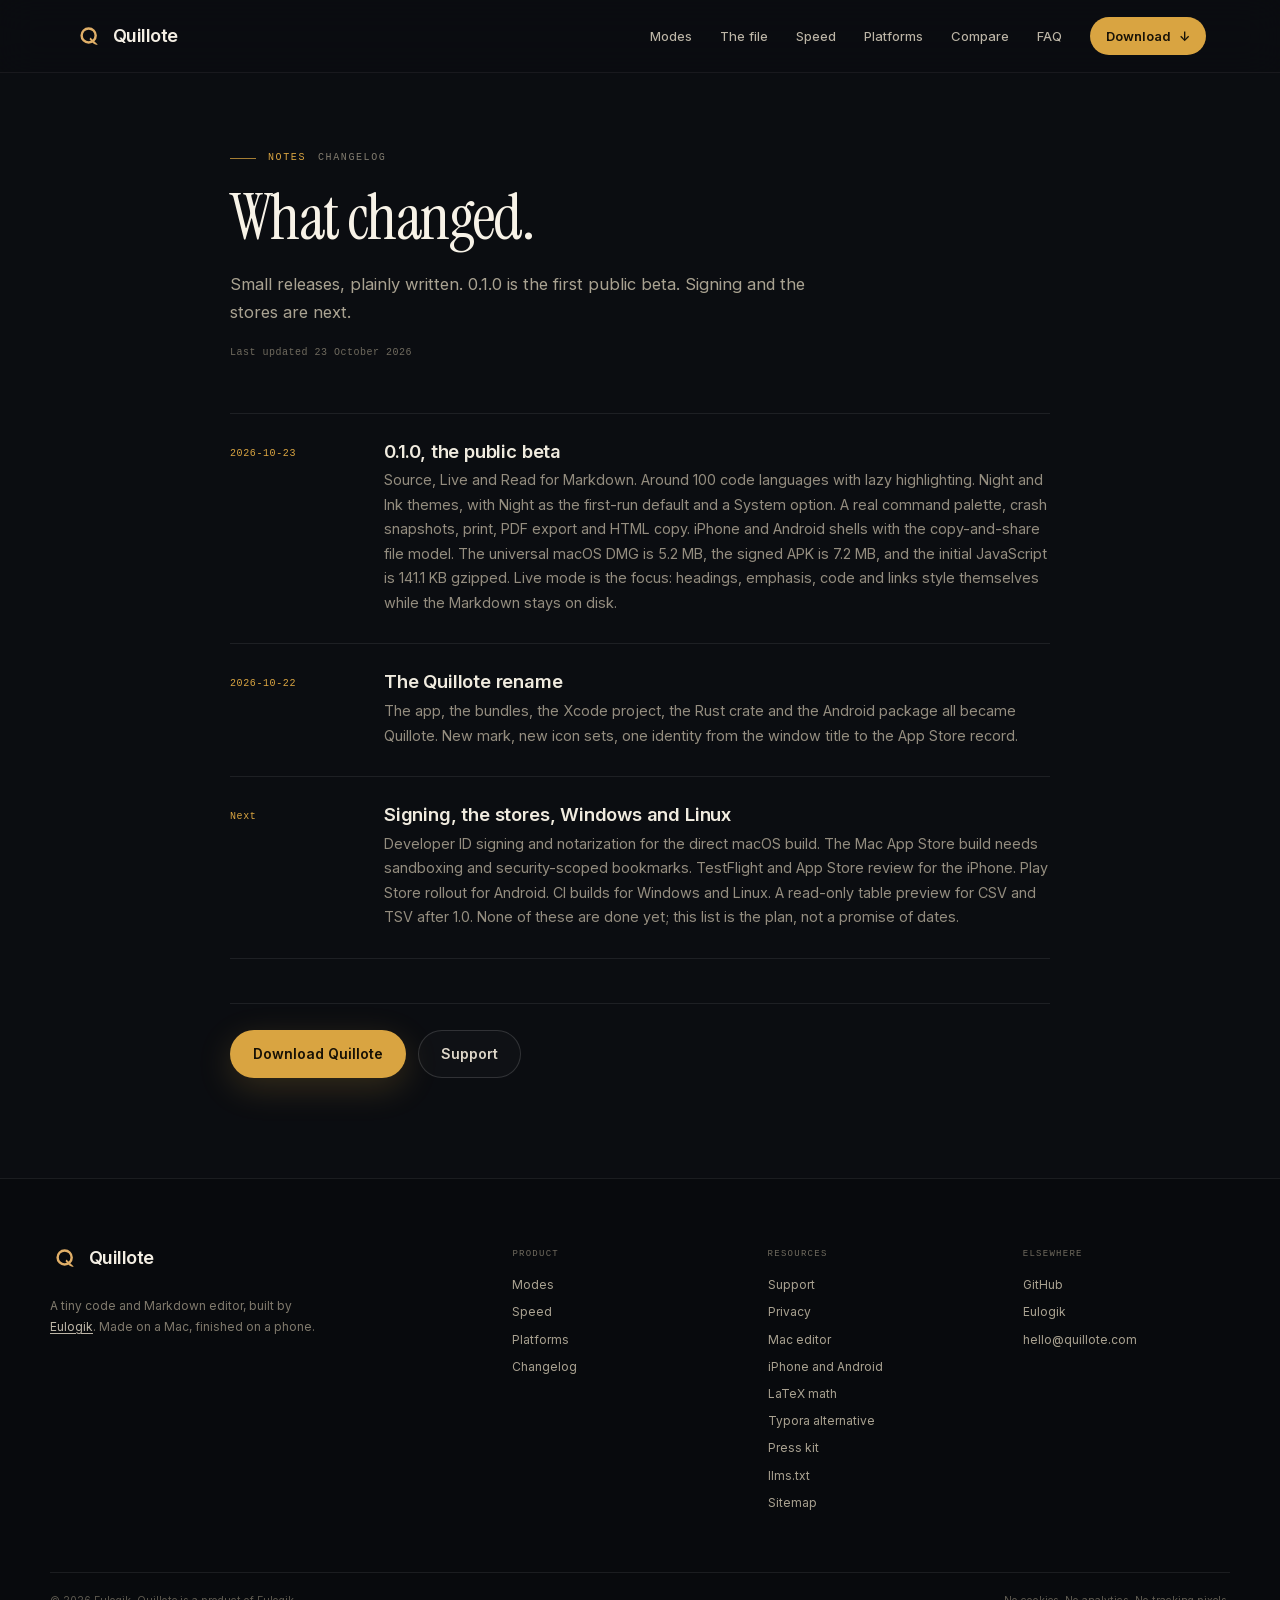
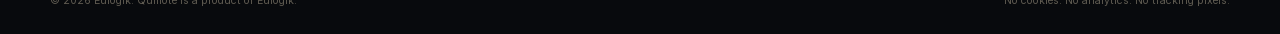
==== commit d6544a08: "site: add press kit and finish Windows/Linux release notes" ====
--- a/changelog/index.html
+++ b/changelog/index.html
@@ -91,7 +91,7 @@
         <p>A tiny code and Markdown editor, built by <a href="https://eulogik.com" rel="noopener">Eulogik</a>. Made on a Mac, finished on a phone.</p>
       </div>
       <div class="footer-col"><h3>Product</h3><a href="../#modes">Modes</a><a href="../#speed">Speed</a><a href="../#platforms">Platforms</a><a href="../changelog/">Changelog</a></div>
-      <div class="footer-col"><h3>Resources</h3><a href="../support/">Support</a><a href="../privacy/">Privacy</a><a href="../markdown-editor-for-mac/">Mac editor</a><a href="../markdown-editor-for-iphone/">iPhone and Android</a><a href="../markdown-editor-with-latex/">LaTeX math</a><a href="../typora-alternative/">Typora alternative</a><a href="../llms.txt">llms.txt</a><a href="../sitemap.xml">Sitemap</a></div>
+      <div class="footer-col"><h3>Resources</h3><a href="../support/">Support</a><a href="../privacy/">Privacy</a><a href="../markdown-editor-for-mac/">Mac editor</a><a href="../markdown-editor-for-iphone/">iPhone and Android</a><a href="../markdown-editor-with-latex/">LaTeX math</a><a href="../typora-alternative/">Typora alternative</a><a href="../press/">Press kit</a><a href="../llms.txt">llms.txt</a><a href="../sitemap.xml">Sitemap</a></div>
       <div class="footer-col"><h3>Elsewhere</h3><a href="https://github.com/eulogik" rel="noopener">GitHub</a><a href="https://eulogik.com" rel="noopener">Eulogik</a><a href="mailto:hello@quillote.com">hello@quillote.com</a></div>
     </div>
     <div class="footer-bottom"><p>© 2026 Eulogik. Quillote is a product of Eulogik.</p><p>No cookies. No analytics. No tracking pixels.</p></div>
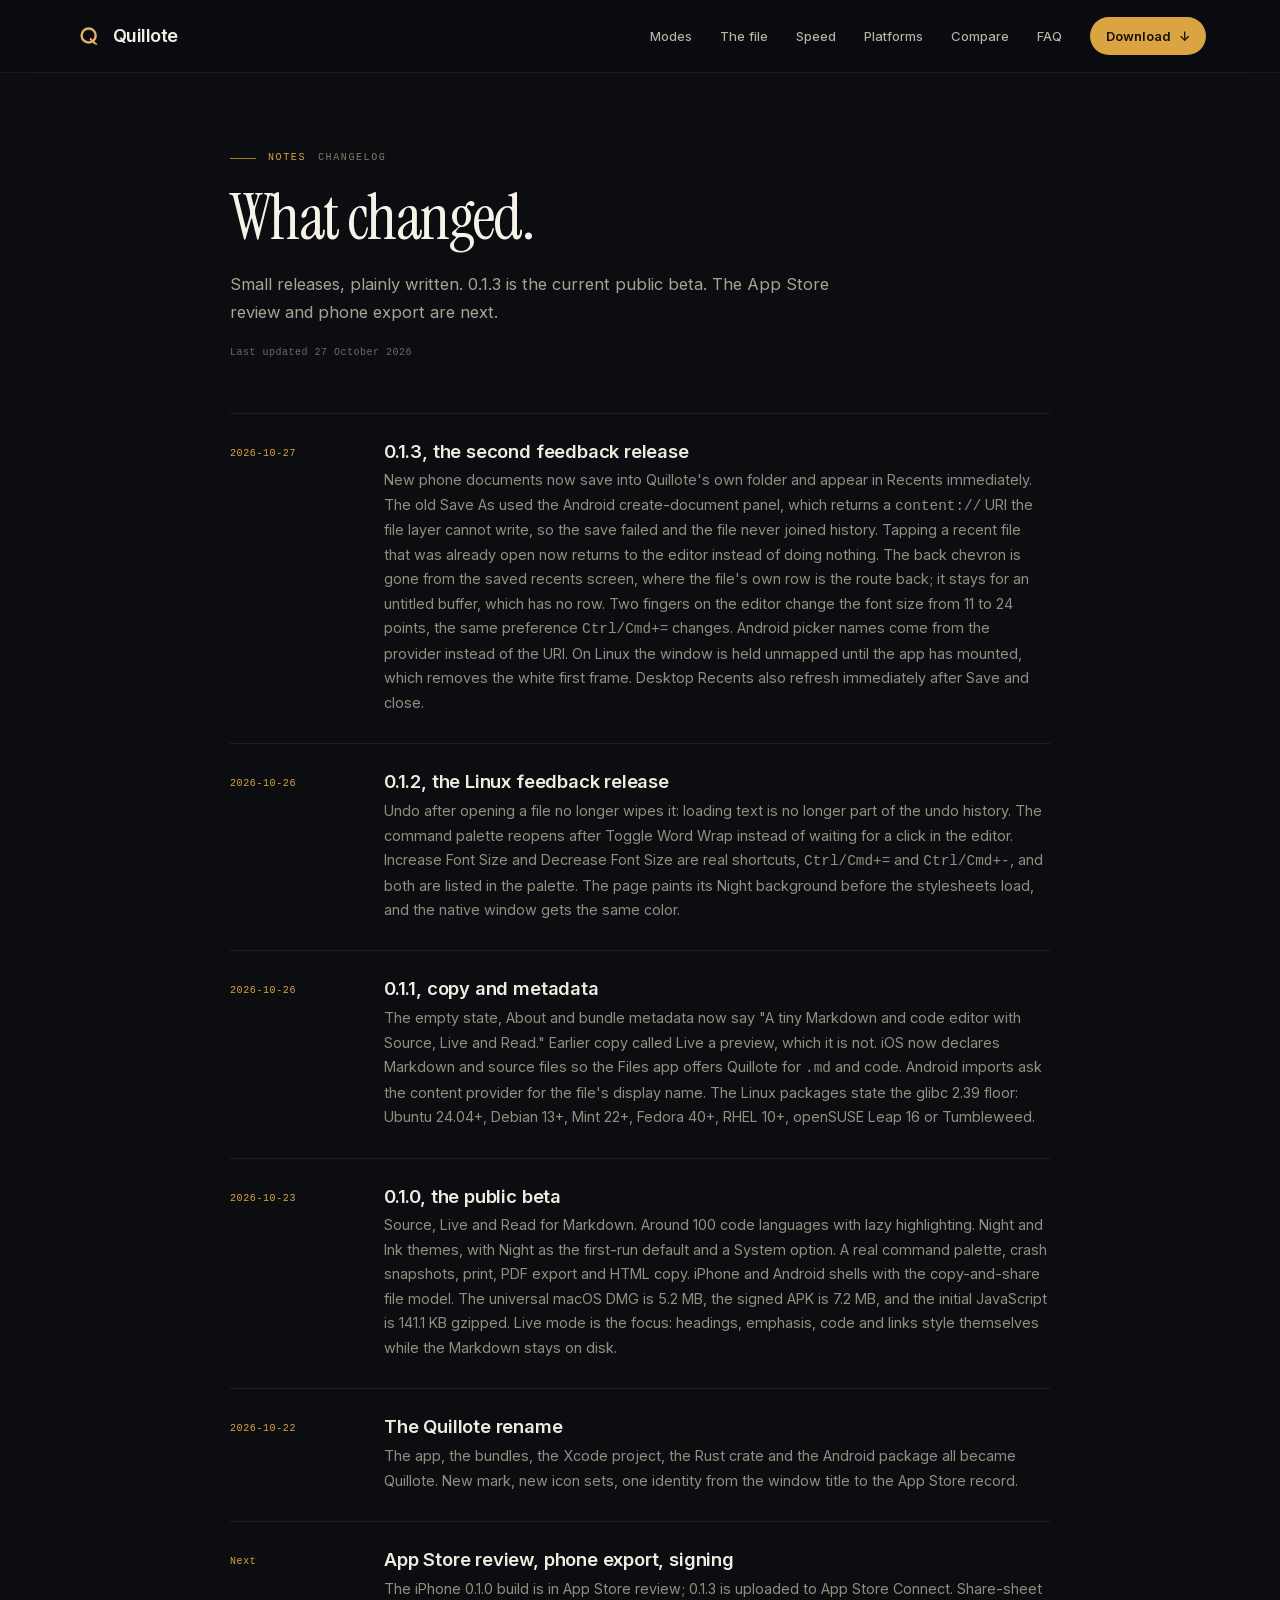
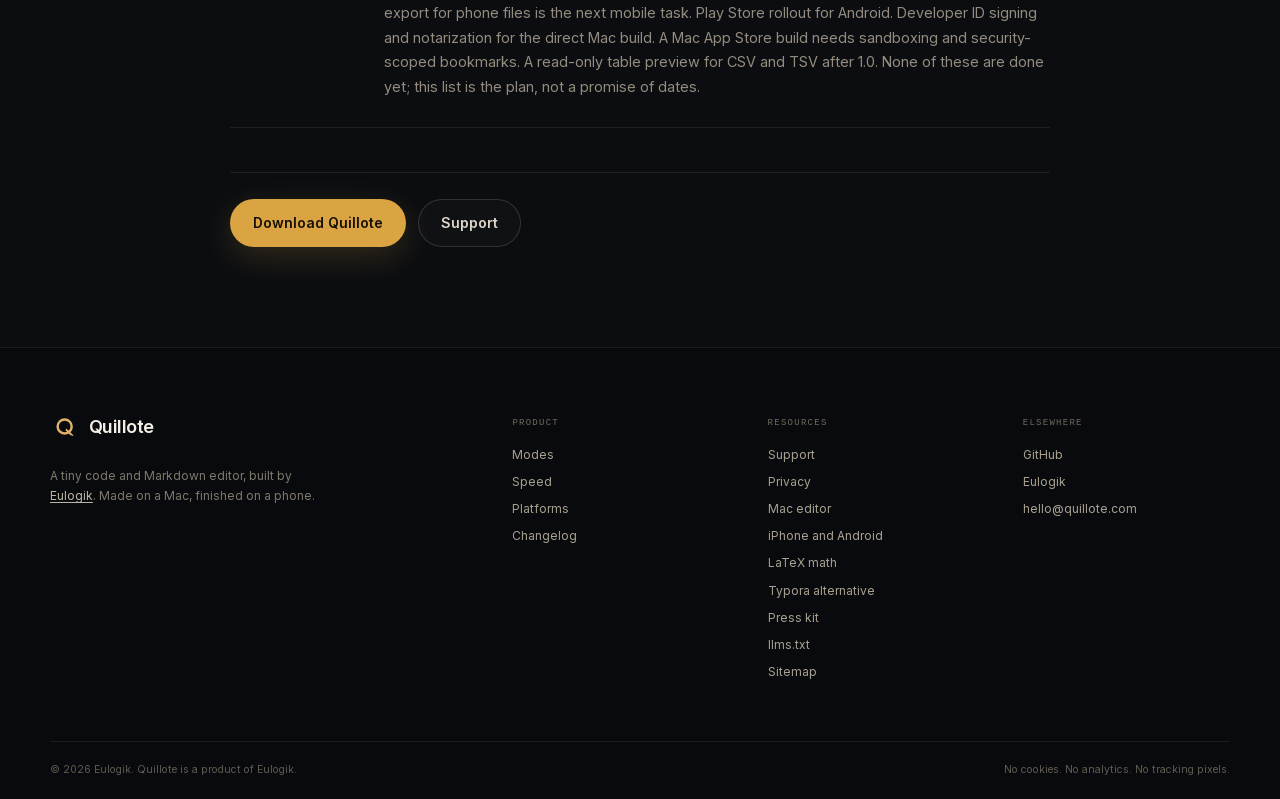
==== commit 389ed11c: "Release 0.1.3 across the site" ====
--- a/changelog/index.html
+++ b/changelog/index.html
@@ -4,14 +4,14 @@
   <meta charset="utf-8">
   <meta name="viewport" content="width=device-width, initial-scale=1, viewport-fit=cover">
   <title>Changelog: Quillote</title>
-  <meta name="description" content="Quillote changelog: the 0.1.0 public beta, the three views, themes, mobile file model and the size budgets.">
+  <meta name="description" content="Quillote changelog: 0.1.3, 0.1.2, 0.1.1 and the 0.1.0 public beta, with the fixes, the three views and the size budgets.">
   <link rel="canonical" href="https://quillote.com/changelog/">
   <meta name="theme-color" content="#0b0d11">
   <meta name="color-scheme" content="dark">
   <meta property="og:type" content="website">
   <meta property="og:site_name" content="Quillote">
   <meta property="og:title" content="Changelog: Quillote">
-  <meta property="og:description" content="The 0.1.0 public beta and what comes next.">
+  <meta property="og:description" content="0.1.3 and the fixes since the first public beta.">
   <meta property="og:url" content="https://quillote.com/changelog/">
   <meta property="og:image" content="https://quillote.com/assets/img/og.jpg">
   <meta name="twitter:card" content="summary_large_image">
@@ -23,7 +23,7 @@
   <link rel="preload" href="../assets/fonts/inter-var.woff2" as="font" type="font/woff2" crossorigin>
   <link rel="stylesheet" href="../assets/css/site.css">
   <script type="application/ld+json">
-  {"@context":"https://schema.org","@graph":[{"@type":"WebPage","@id":"https://quillote.com/changelog/","url":"https://quillote.com/changelog/","name":"Changelog: Quillote","description":"The 0.1.0 public beta and what comes next.","isPartOf":{"@id":"https://quillote.com/#website"},"dateModified":"2026-10-23"},{"@type":"BreadcrumbList","itemListElement":[{"@type":"ListItem","position":1,"name":"Quillote","item":"https://quillote.com/"},{"@type":"ListItem","position":2,"name":"Changelog","item":"https://quillote.com/changelog/"}]}]}
+  {"@context":"https://schema.org","@graph":[{"@type":"WebPage","@id":"https://quillote.com/changelog/","url":"https://quillote.com/changelog/","name":"Changelog: Quillote","description":"0.1.3 and the fixes since the first public beta.","isPartOf":{"@id":"https://quillote.com/#website"},"dateModified":"2026-10-27"},{"@type":"BreadcrumbList","itemListElement":[{"@type":"ListItem","position":1,"name":"Quillote","item":"https://quillote.com/"},{"@type":"ListItem","position":2,"name":"Changelog","item":"https://quillote.com/changelog/"}]}]}
   </script>
 </head>
 <body>
@@ -49,11 +49,32 @@
       <div class="page-hero">
         <p class="label"><span>Notes</span> Changelog</p>
         <h1>What changed.</h1>
-        <p class="lead">Small releases, plainly written. 0.1.0 is the first public beta. Signing and the stores are next.</p>
-        <p class="page-updated">Last updated 23 October 2026</p>
+        <p class="lead">Small releases, plainly written. 0.1.3 is the current public beta. The App Store review and phone export are next.</p>
+        <p class="page-updated">Last updated 27 October 2026</p>
       </div>
 
       <ol class="changelog-list">
+        <li class="changelog-item">
+          <span class="changelog-date">2026-10-27</span>
+          <div>
+            <h2>0.1.3, the second feedback release</h2>
+            <p>New phone documents now save into Quillote's own folder and appear in Recents immediately. The old Save As used the Android create-document panel, which returns a <code>content://</code> URI the file layer cannot write, so the save failed and the file never joined history. Tapping a recent file that was already open now returns to the editor instead of doing nothing. The back chevron is gone from the saved recents screen, where the file's own row is the route back; it stays for an untitled buffer, which has no row. Two fingers on the editor change the font size from 11 to 24 points, the same preference <code>Ctrl/Cmd+=</code> changes. Android picker names come from the provider instead of the URI. On Linux the window is held unmapped until the app has mounted, which removes the white first frame. Desktop Recents also refresh immediately after Save and close.</p>
+          </div>
+        </li>
+        <li class="changelog-item">
+          <span class="changelog-date">2026-10-26</span>
+          <div>
+            <h2>0.1.2, the Linux feedback release</h2>
+            <p>Undo after opening a file no longer wipes it: loading text is no longer part of the undo history. The command palette reopens after Toggle Word Wrap instead of waiting for a click in the editor. Increase Font Size and Decrease Font Size are real shortcuts, <code>Ctrl/Cmd+=</code> and <code>Ctrl/Cmd+-</code>, and both are listed in the palette. The page paints its Night background before the stylesheets load, and the native window gets the same color.</p>
+          </div>
+        </li>
+        <li class="changelog-item">
+          <span class="changelog-date">2026-10-26</span>
+          <div>
+            <h2>0.1.1, copy and metadata</h2>
+            <p>The empty state, About and bundle metadata now say "A tiny Markdown and code editor with Source, Live and Read." Earlier copy called Live a preview, which it is not. iOS now declares Markdown and source files so the Files app offers Quillote for <code>.md</code> and code. Android imports ask the content provider for the file's display name. The Linux packages state the glibc 2.39 floor: Ubuntu 24.04+, Debian 13+, Mint 22+, Fedora 40+, RHEL 10+, openSUSE Leap 16 or Tumbleweed.</p>
+          </div>
+        </li>
         <li class="changelog-item">
           <span class="changelog-date">2026-10-23</span>
           <div>
@@ -71,8 +92,8 @@
         <li class="changelog-item">
           <span class="changelog-date">Next</span>
           <div>
-            <h2>Signing, the stores, Windows and Linux</h2>
-            <p>Developer ID signing and notarization for the direct macOS build. The Mac App Store build needs sandboxing and security-scoped bookmarks. TestFlight and App Store review for the iPhone. Play Store rollout for Android. CI builds for Windows and Linux. A read-only table preview for CSV and TSV after 1.0. None of these are done yet; this list is the plan, not a promise of dates.</p>
+            <h2>App Store review, phone export, signing</h2>
+            <p>The iPhone 0.1.0 build is in App Store review; 0.1.3 is uploaded to App Store Connect. Share-sheet export for phone files is the next mobile task. Play Store rollout for Android. Developer ID signing and notarization for the direct Mac build. A Mac App Store build needs sandboxing and security-scoped bookmarks. A read-only table preview for CSV and TSV after 1.0. None of these are done yet; this list is the plan, not a promise of dates.</p>
           </div>
         </li>
       </ol>
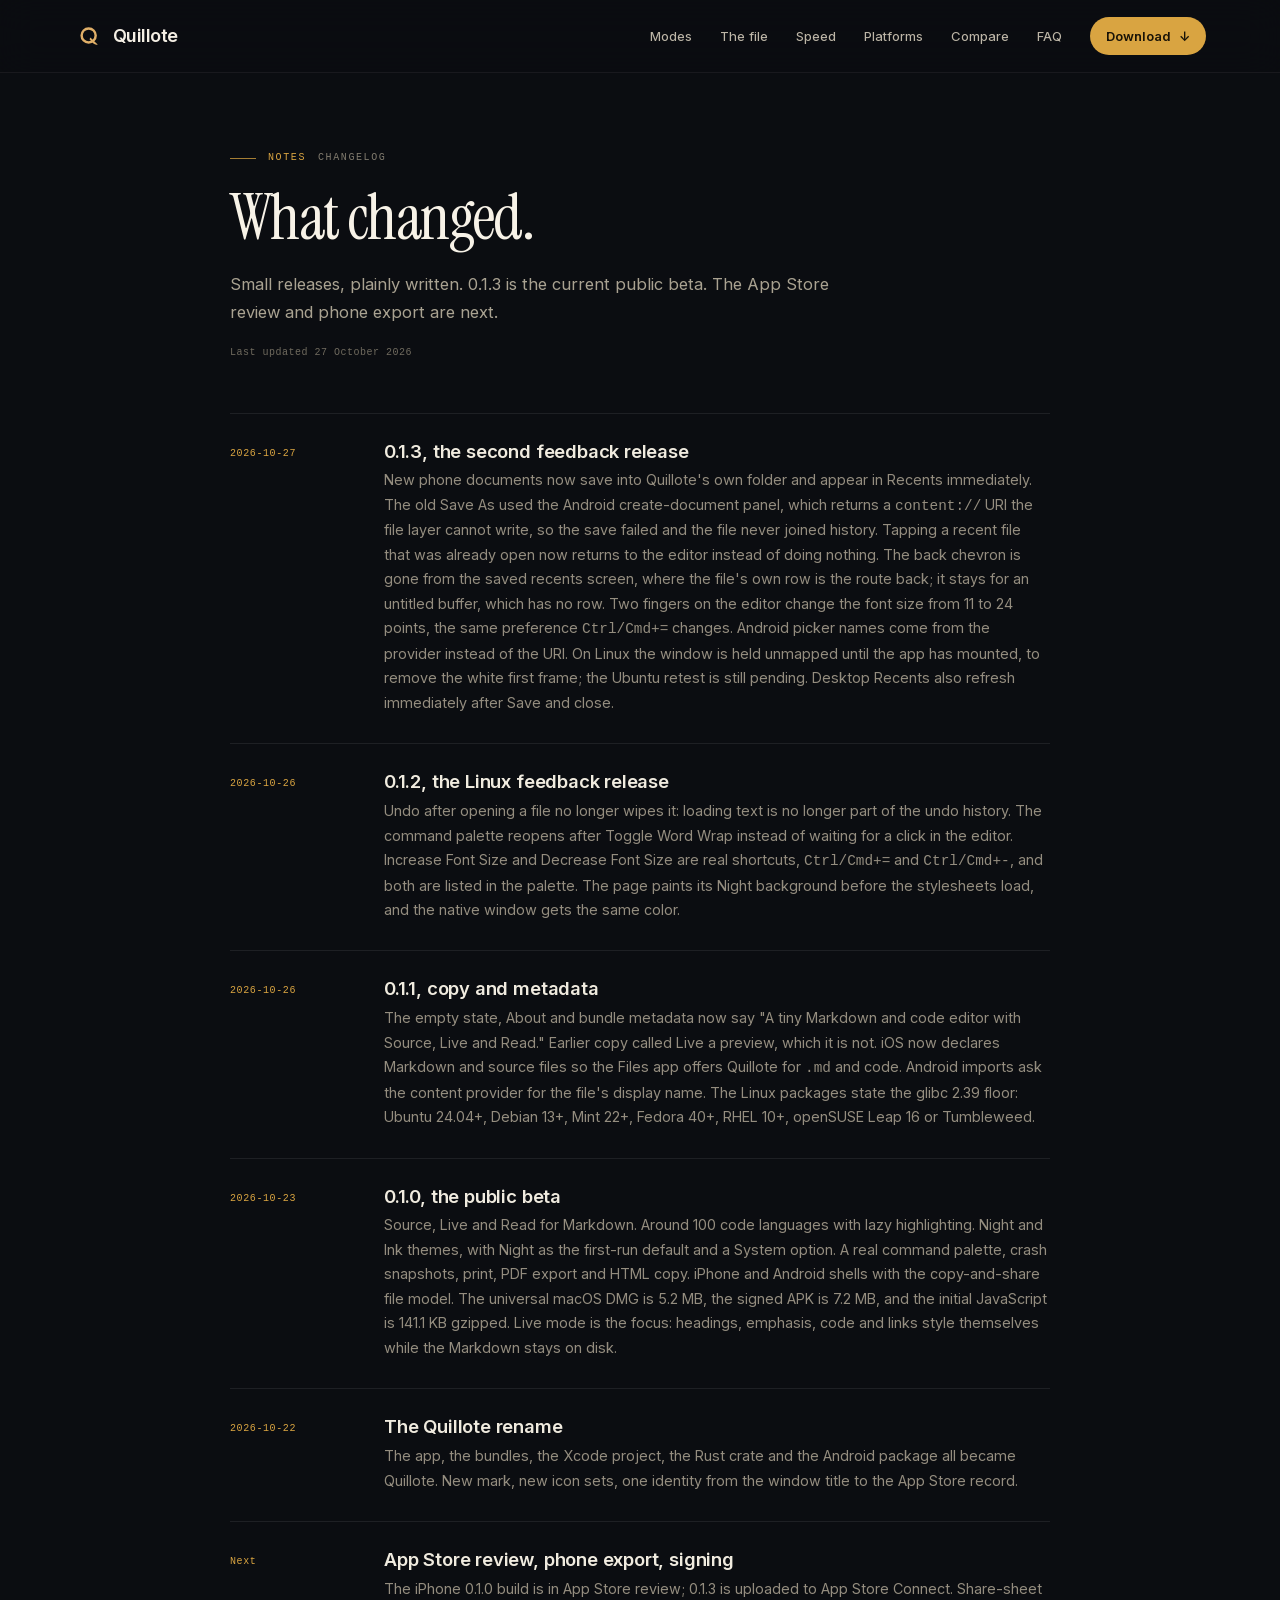
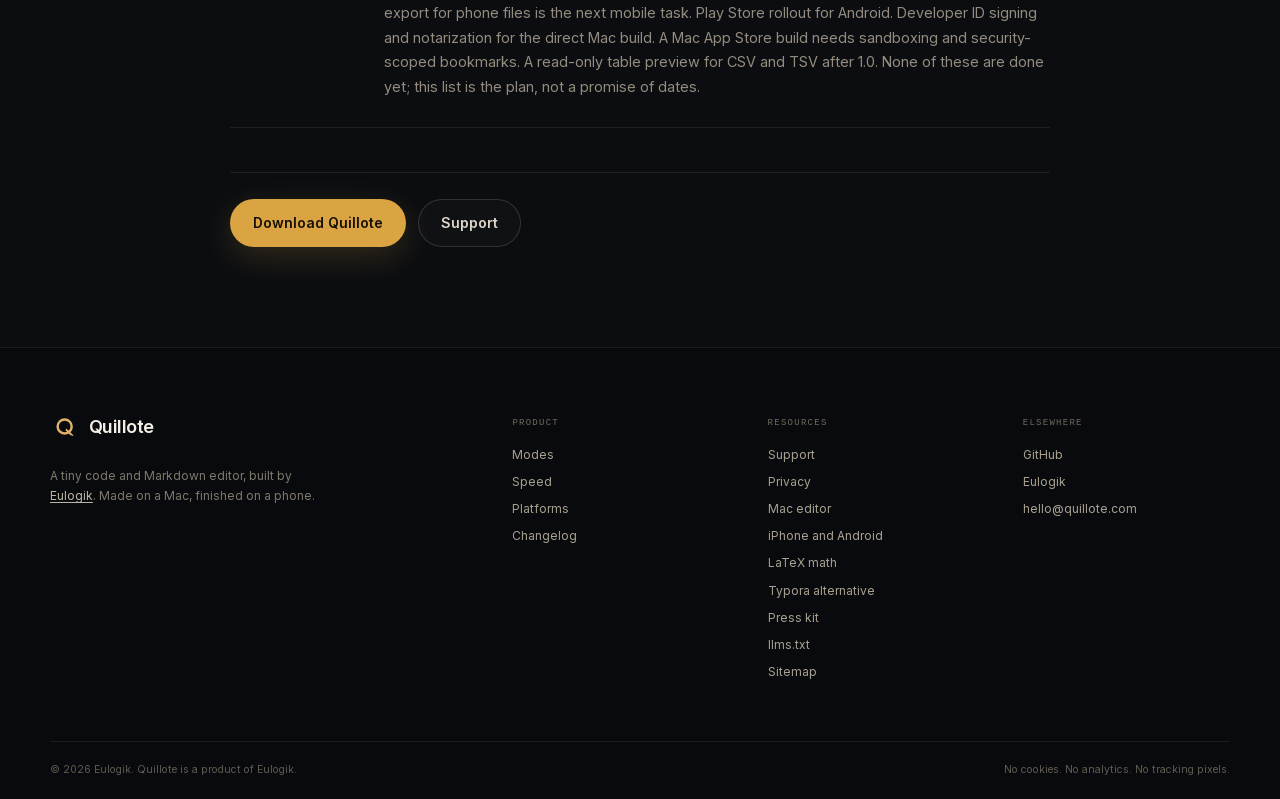
==== commit c3f63140: "Refresh the press kit and screenshot set" ====
--- a/changelog/index.html
+++ b/changelog/index.html
@@ -58,7 +58,7 @@
           <span class="changelog-date">2026-10-27</span>
           <div>
             <h2>0.1.3, the second feedback release</h2>
-            <p>New phone documents now save into Quillote's own folder and appear in Recents immediately. The old Save As used the Android create-document panel, which returns a <code>content://</code> URI the file layer cannot write, so the save failed and the file never joined history. Tapping a recent file that was already open now returns to the editor instead of doing nothing. The back chevron is gone from the saved recents screen, where the file's own row is the route back; it stays for an untitled buffer, which has no row. Two fingers on the editor change the font size from 11 to 24 points, the same preference <code>Ctrl/Cmd+=</code> changes. Android picker names come from the provider instead of the URI. On Linux the window is held unmapped until the app has mounted, which removes the white first frame. Desktop Recents also refresh immediately after Save and close.</p>
+            <p>New phone documents now save into Quillote's own folder and appear in Recents immediately. The old Save As used the Android create-document panel, which returns a <code>content://</code> URI the file layer cannot write, so the save failed and the file never joined history. Tapping a recent file that was already open now returns to the editor instead of doing nothing. The back chevron is gone from the saved recents screen, where the file's own row is the route back; it stays for an untitled buffer, which has no row. Two fingers on the editor change the font size from 11 to 24 points, the same preference <code>Ctrl/Cmd+=</code> changes. Android picker names come from the provider instead of the URI. On Linux the window is held unmapped until the app has mounted, to remove the white first frame; the Ubuntu retest is still pending. Desktop Recents also refresh immediately after Save and close.</p>
           </div>
         </li>
         <li class="changelog-item">
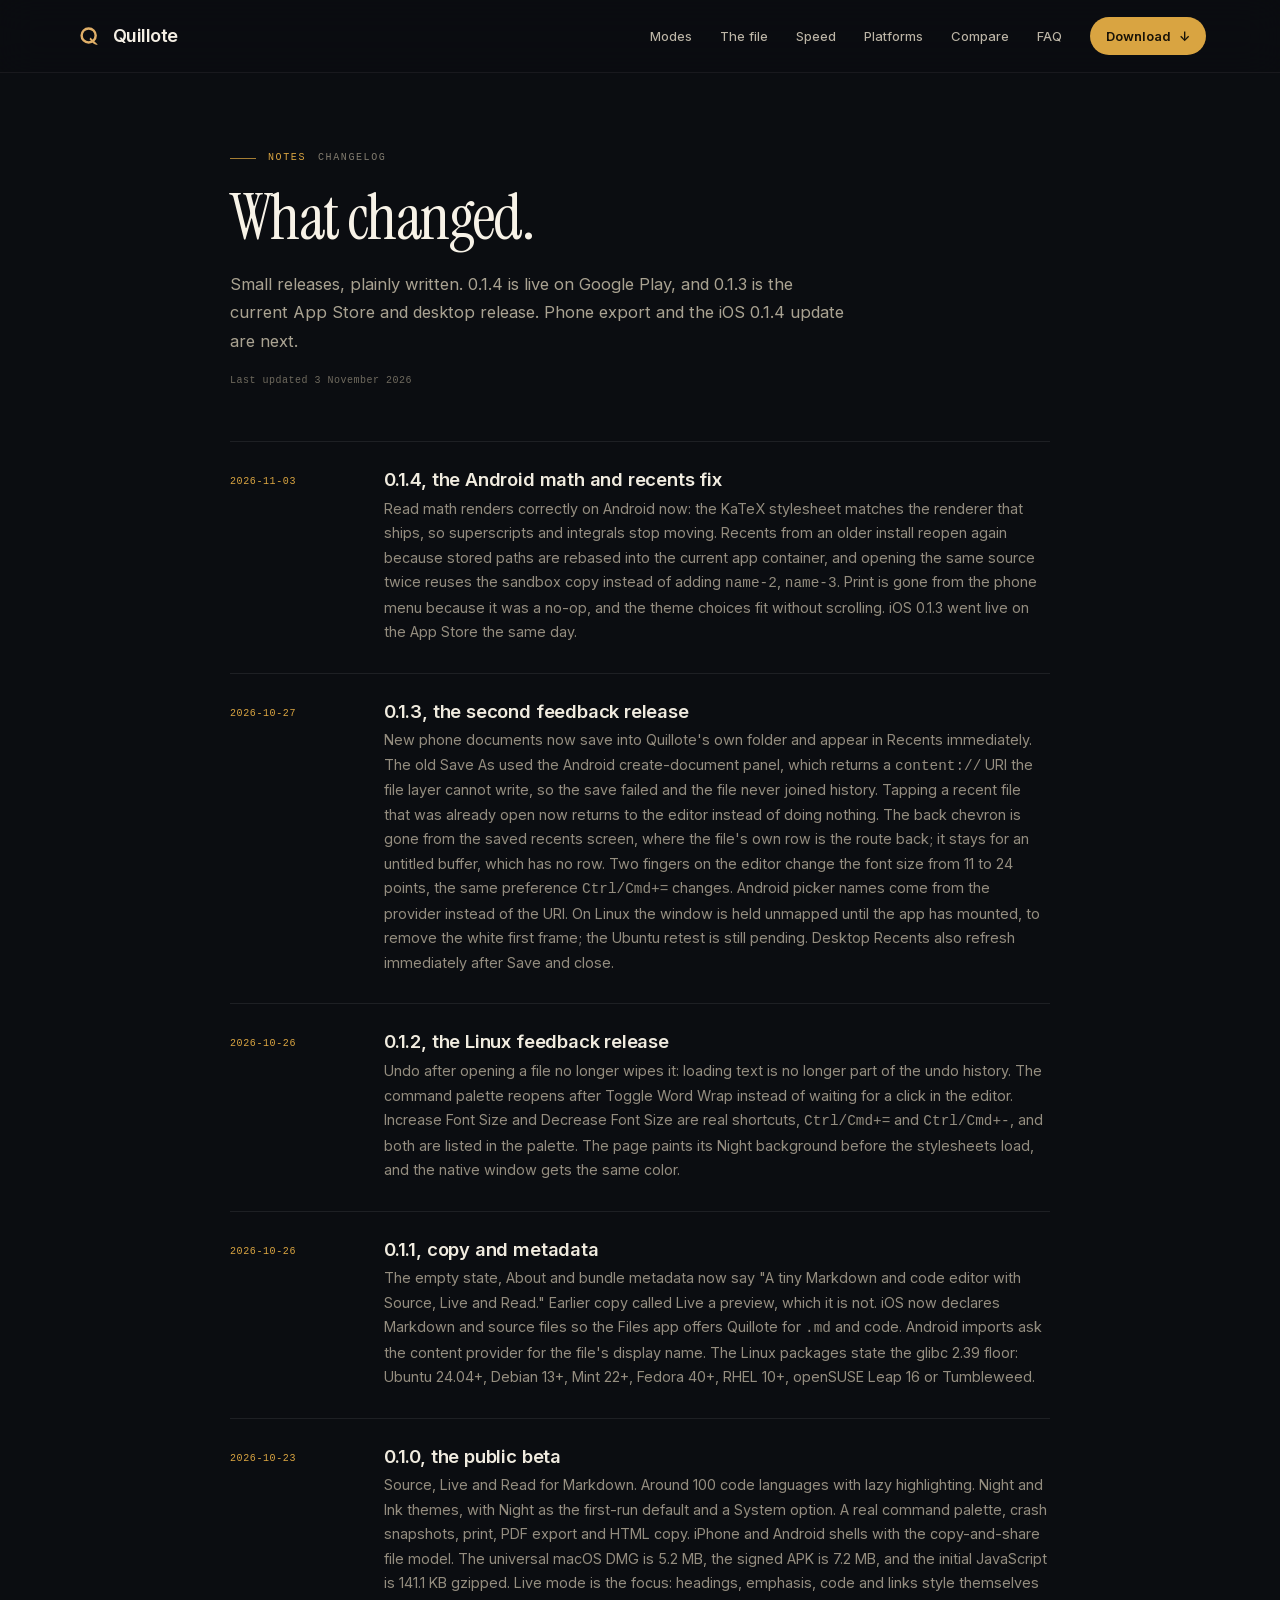
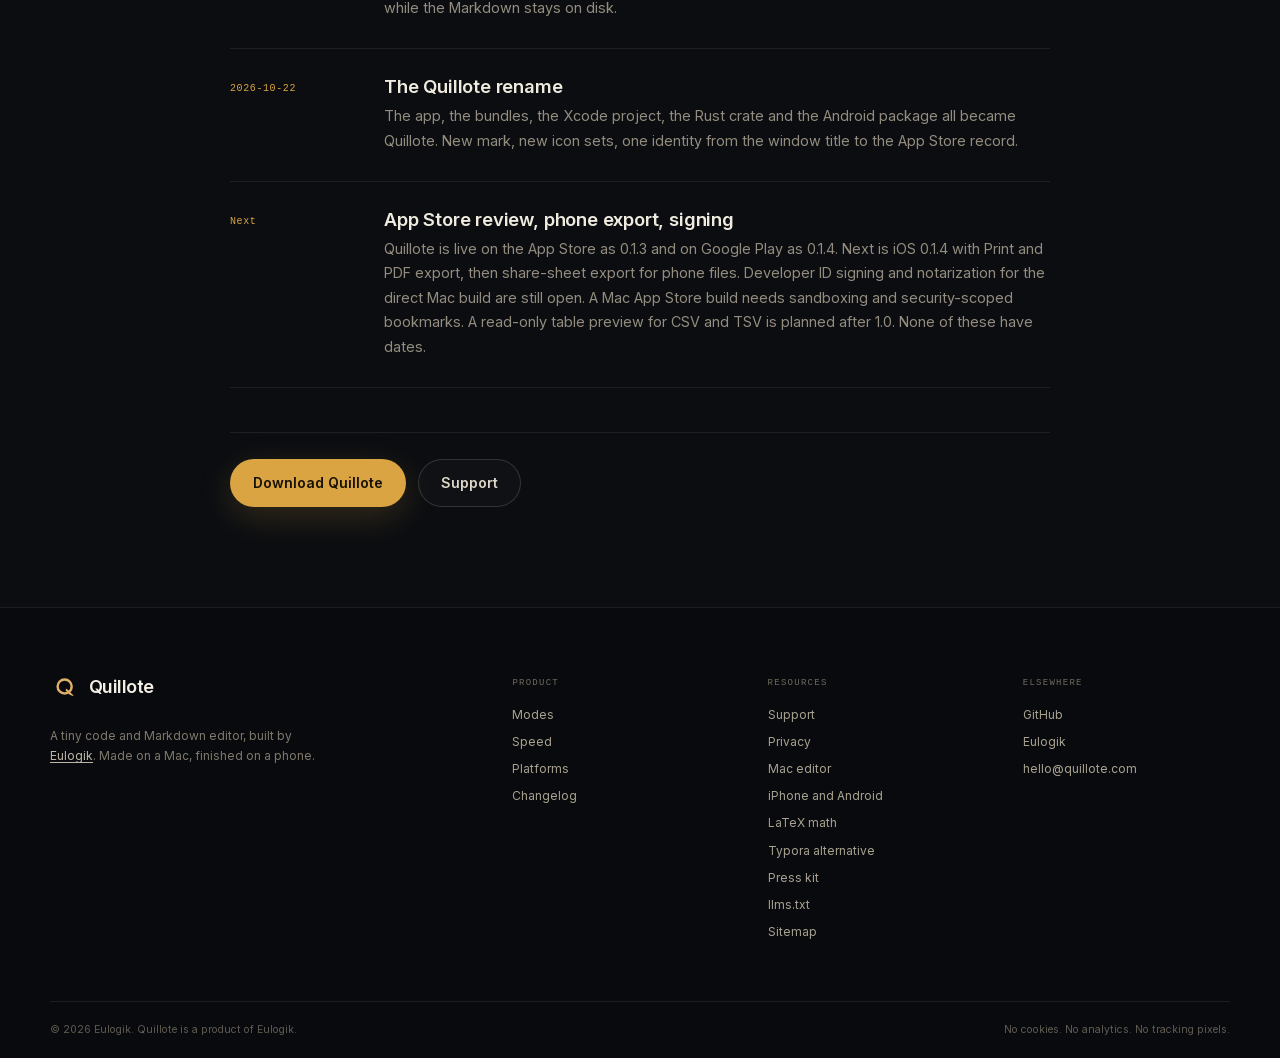
==== commit 5c7b27e3: "Refresh the site for 0.1.4 and add the product films" ====
--- a/changelog/index.html
+++ b/changelog/index.html
@@ -4,14 +4,14 @@
   <meta charset="utf-8">
   <meta name="viewport" content="width=device-width, initial-scale=1, viewport-fit=cover">
   <title>Changelog: Quillote</title>
-  <meta name="description" content="Quillote changelog: 0.1.3, 0.1.2, 0.1.1 and the 0.1.0 public beta, with the fixes, the three views and the size budgets.">
+  <meta name="description" content="Quillote changelog: 0.1.4, 0.1.3, 0.1.2, 0.1.1 and the 0.1.0 public beta, with the fixes, the three views and the size budgets.">
   <link rel="canonical" href="https://quillote.com/changelog/">
   <meta name="theme-color" content="#0b0d11">
   <meta name="color-scheme" content="dark">
   <meta property="og:type" content="website">
   <meta property="og:site_name" content="Quillote">
   <meta property="og:title" content="Changelog: Quillote">
-  <meta property="og:description" content="0.1.3 and the fixes since the first public beta.">
+  <meta property="og:description" content="0.1.4, 0.1.3 and the fixes since the first public beta.">
   <meta property="og:url" content="https://quillote.com/changelog/">
   <meta property="og:image" content="https://quillote.com/assets/img/og.jpg">
   <meta name="twitter:card" content="summary_large_image">
@@ -23,7 +23,7 @@
   <link rel="preload" href="../assets/fonts/inter-var.woff2" as="font" type="font/woff2" crossorigin>
   <link rel="stylesheet" href="../assets/css/site.css">
   <script type="application/ld+json">
-  {"@context":"https://schema.org","@graph":[{"@type":"WebPage","@id":"https://quillote.com/changelog/","url":"https://quillote.com/changelog/","name":"Changelog: Quillote","description":"0.1.3 and the fixes since the first public beta.","isPartOf":{"@id":"https://quillote.com/#website"},"dateModified":"2026-10-27"},{"@type":"BreadcrumbList","itemListElement":[{"@type":"ListItem","position":1,"name":"Quillote","item":"https://quillote.com/"},{"@type":"ListItem","position":2,"name":"Changelog","item":"https://quillote.com/changelog/"}]}]}
+  {"@context":"https://schema.org","@graph":[{"@type":"WebPage","@id":"https://quillote.com/changelog/","url":"https://quillote.com/changelog/","name":"Changelog: Quillote","description":"0.1.4, 0.1.3 and the fixes since the first public beta.","isPartOf":{"@id":"https://quillote.com/#website"},"dateModified":"2026-11-03"},{"@type":"BreadcrumbList","itemListElement":[{"@type":"ListItem","position":1,"name":"Quillote","item":"https://quillote.com/"},{"@type":"ListItem","position":2,"name":"Changelog","item":"https://quillote.com/changelog/"}]}]}
   </script>
 </head>
 <body>
@@ -49,11 +49,18 @@
       <div class="page-hero">
         <p class="label"><span>Notes</span> Changelog</p>
         <h1>What changed.</h1>
-        <p class="lead">Small releases, plainly written. 0.1.3 is the current public beta. The App Store review and phone export are next.</p>
-        <p class="page-updated">Last updated 27 October 2026</p>
+        <p class="lead">Small releases, plainly written. 0.1.4 is live on Google Play, and 0.1.3 is the current App Store and desktop release. Phone export and the iOS 0.1.4 update are next.</p>
+        <p class="page-updated">Last updated 3 November 2026</p>
       </div>
 
       <ol class="changelog-list">
+        <li class="changelog-item">
+          <span class="changelog-date">2026-11-03</span>
+          <div>
+            <h2>0.1.4, the Android math and recents fix</h2>
+            <p>Read math renders correctly on Android now: the KaTeX stylesheet matches the renderer that ships, so superscripts and integrals stop moving. Recents from an older install reopen again because stored paths are rebased into the current app container, and opening the same source twice reuses the sandbox copy instead of adding <code>name-2</code>, <code>name-3</code>. Print is gone from the phone menu because it was a no-op, and the theme choices fit without scrolling. iOS 0.1.3 went live on the App Store the same day.</p>
+          </div>
+        </li>
         <li class="changelog-item">
           <span class="changelog-date">2026-10-27</span>
           <div>
@@ -93,7 +100,7 @@
           <span class="changelog-date">Next</span>
           <div>
             <h2>App Store review, phone export, signing</h2>
-            <p>The iPhone 0.1.0 build is in App Store review; 0.1.3 is uploaded to App Store Connect. Share-sheet export for phone files is the next mobile task. Play Store rollout for Android. Developer ID signing and notarization for the direct Mac build. A Mac App Store build needs sandboxing and security-scoped bookmarks. A read-only table preview for CSV and TSV after 1.0. None of these are done yet; this list is the plan, not a promise of dates.</p>
+            <p>Quillote is live on the App Store as 0.1.3 and on Google Play as 0.1.4. Next is iOS 0.1.4 with Print and PDF export, then share-sheet export for phone files. Developer ID signing and notarization for the direct Mac build are still open. A Mac App Store build needs sandboxing and security-scoped bookmarks. A read-only table preview for CSV and TSV is planned after 1.0. None of these have dates.</p>
           </div>
         </li>
       </ol>
--- a/assets/css/site.css
+++ b/assets/css/site.css
@@ -390,6 +390,33 @@
   transform: translateY(-2px);
 }
 
+/* The two store badges. The Google asset carries its own clear space, so it
+   is set a little taller to match the visible height of the Apple badge. */
+.store-badges {
+  display: flex;
+  align-items: center;
+  gap: 12px;
+  flex-wrap: wrap;
+  margin-top: 16px;
+}
+.store-badge {
+  display: inline-flex;
+  line-height: 0;
+  border-radius: 9px;
+}
+.store-badge img {
+  display: block;
+  height: 40px;
+  width: auto;
+}
+.store-badge--play img {
+  height: 54px;
+}
+.store-badge:focus-visible {
+  outline: 2px solid var(--gold);
+  outline-offset: 4px;
+}
+
 .hero-note {
   margin: 18px 0 0;
   color: var(--quiet);
@@ -442,6 +469,56 @@
   display: flex;
   align-items: center;
   justify-content: center;
+}
+
+.film-section {
+  padding-top: clamp(36px, 5vw, 64px);
+}
+.film-frame {
+  max-width: 1040px;
+  margin: 0 auto;
+  border: 1px solid var(--line-strong);
+  border-radius: 18px;
+  overflow: hidden;
+  background: #05070a;
+  box-shadow:
+    0 40px 110px rgba(0, 0, 0, 0.58),
+    0 8px 24px rgba(0, 0, 0, 0.38);
+}
+.film-frame video {
+  display: block;
+  width: 100%;
+  height: auto;
+  aspect-ratio: 16 / 9;
+  background: #05070a;
+}
+.film-meta {
+  max-width: 1040px;
+  margin: 16px auto 0;
+  display: flex;
+  justify-content: space-between;
+  gap: 16px;
+  font-family: var(--mono);
+  font-size: 11px;
+  letter-spacing: 0.04em;
+  color: var(--quiet);
+}
+.film-meta a {
+  color: var(--gold);
+  text-decoration: none;
+}
+.film-meta a:hover {
+  text-decoration: underline;
+}
+
+@media (max-width: 640px) {
+  .film-frame {
+    border-radius: 12px;
+  }
+  .film-meta {
+    flex-direction: column;
+    gap: 6px;
+  }
 }
 
 .window-frame {
@@ -2040,6 +2117,12 @@
   .hero-note {
     font-size: 10.5px;
   }
+  .store-badge img {
+    height: 36px;
+  }
+  .store-badge--play img {
+    height: 49px;
+  }
   .phone-frame {
     width: 112px;
     right: 0;
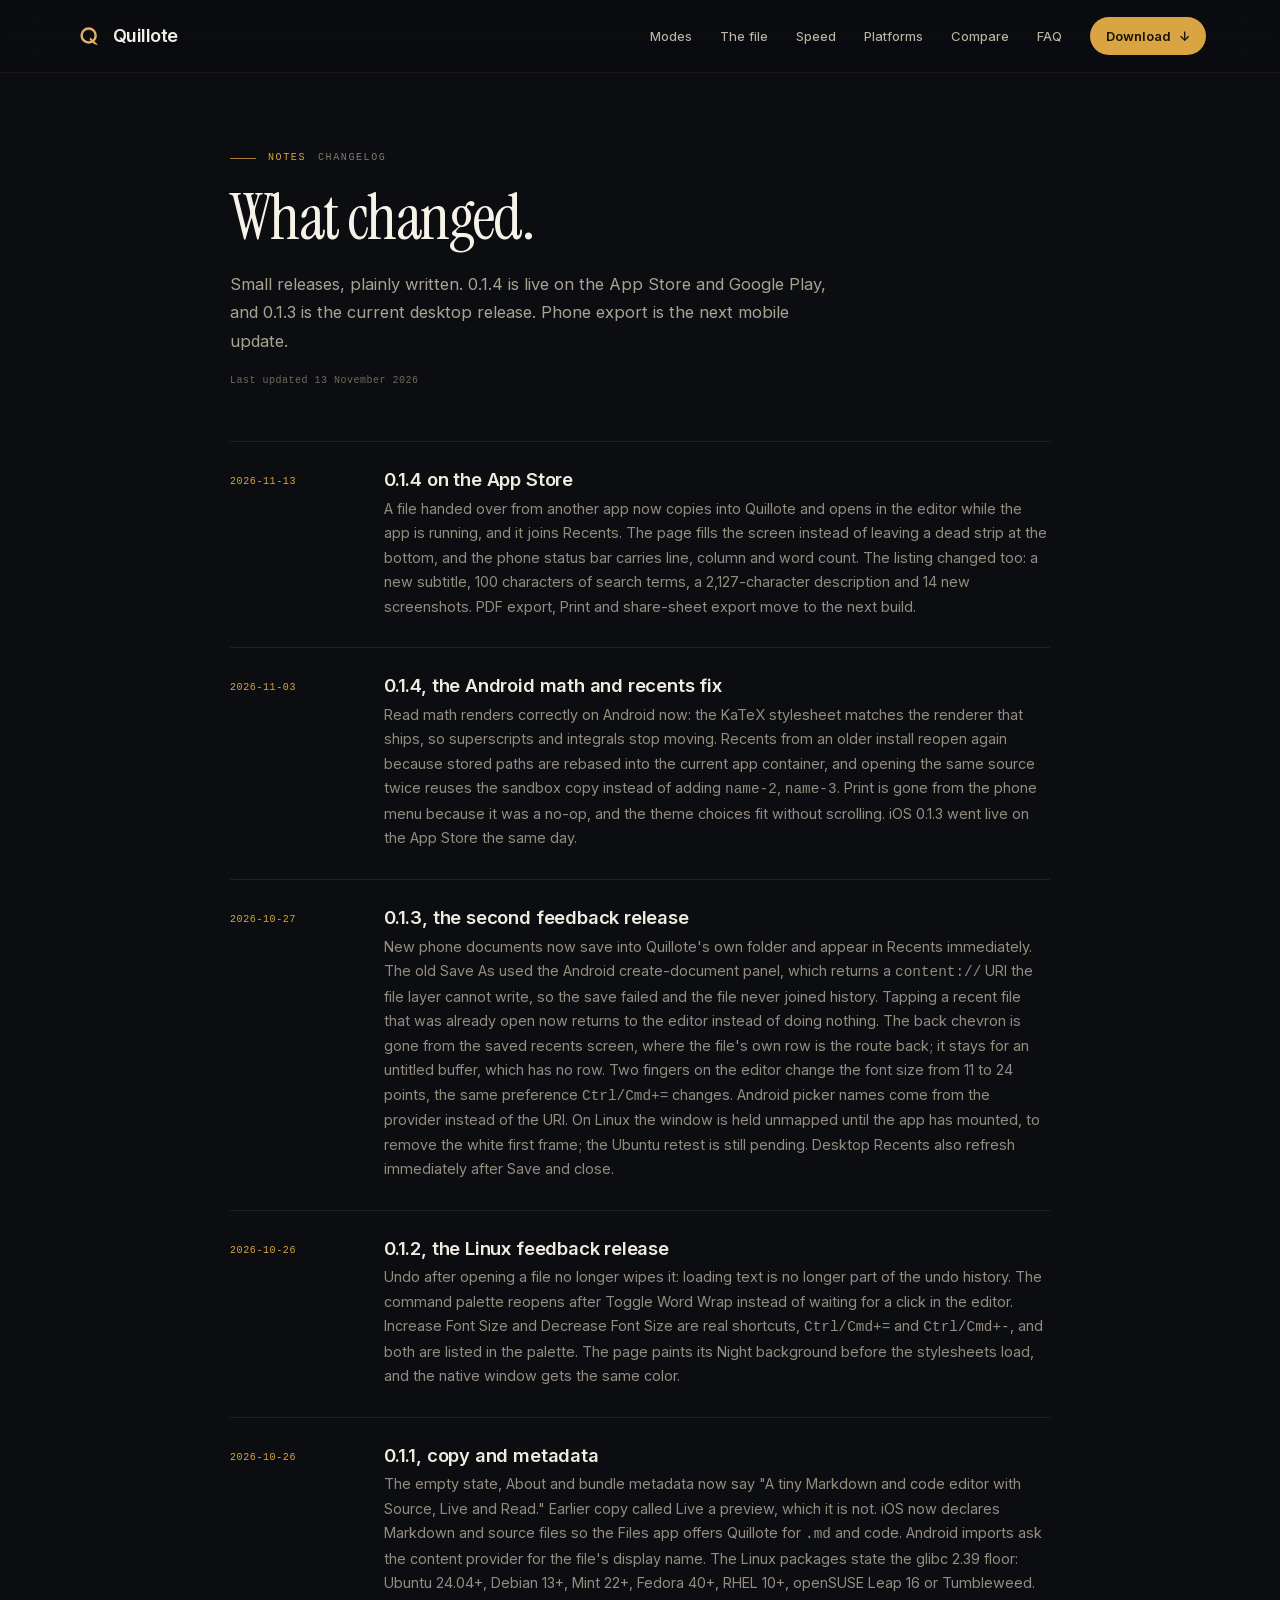
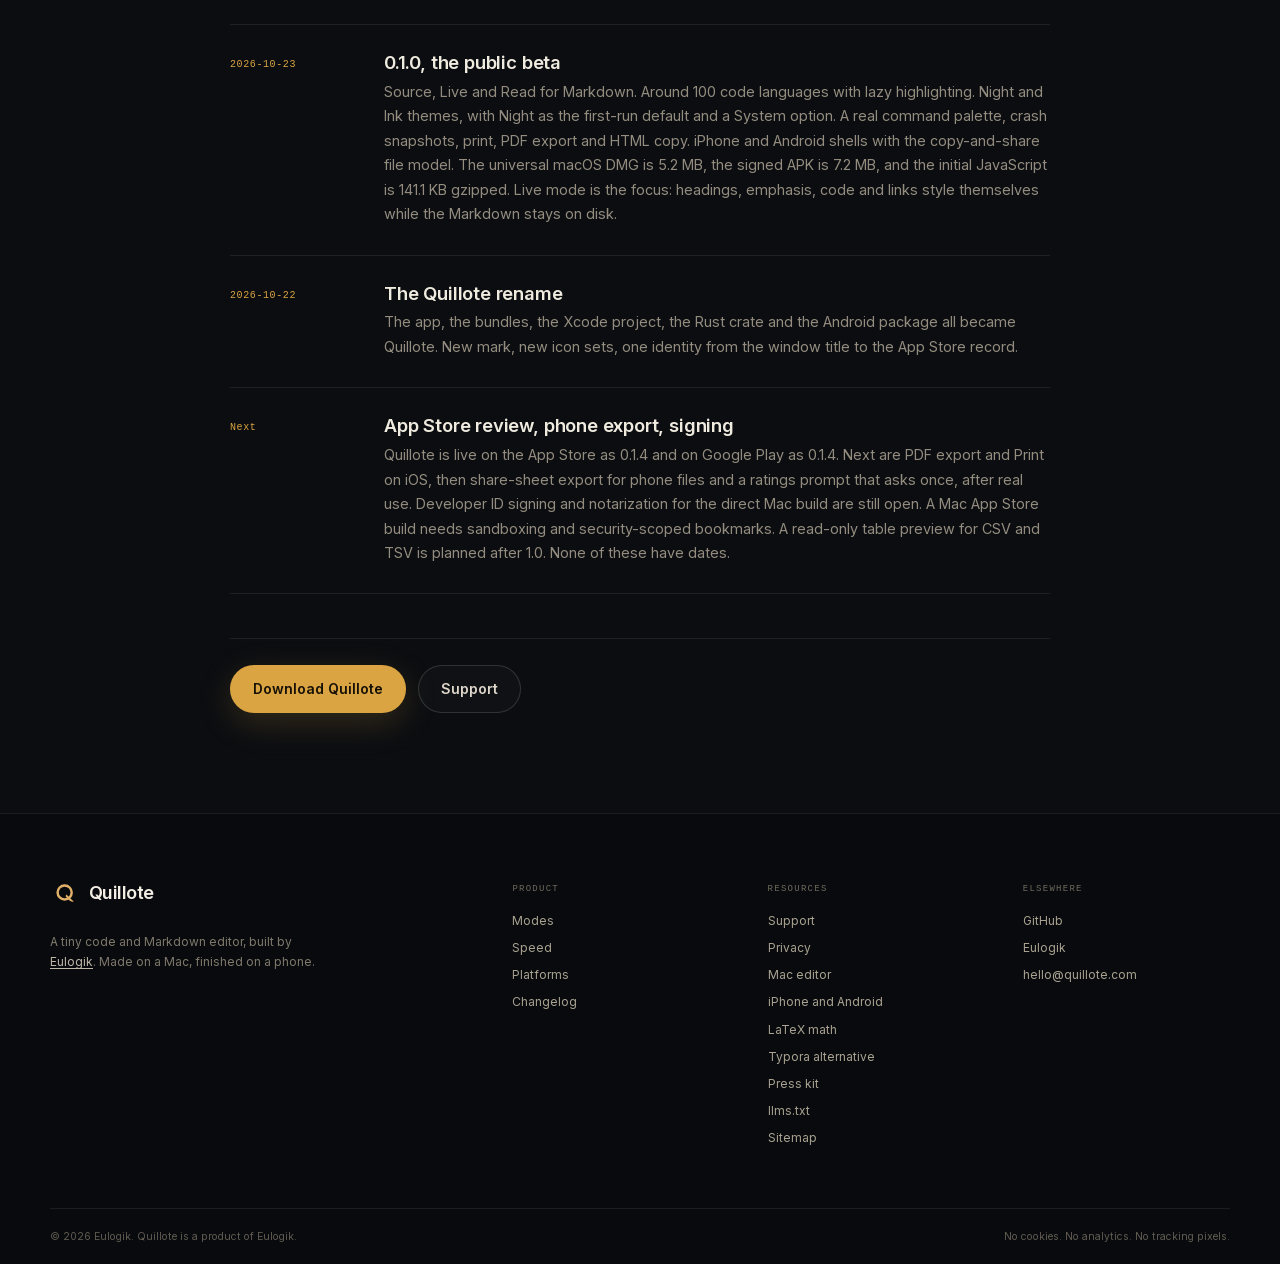
==== commit 52a1481e: "Announce 0.1.4 on the App Store" ====
--- a/changelog/index.html
+++ b/changelog/index.html
@@ -4,7 +4,7 @@
   <meta charset="utf-8">
   <meta name="viewport" content="width=device-width, initial-scale=1, viewport-fit=cover">
   <title>Changelog: Quillote</title>
-  <meta name="description" content="Quillote changelog: 0.1.4, 0.1.3, 0.1.2, 0.1.1 and the 0.1.0 public beta, with the fixes, the three views and the size budgets.">
+  <meta name="description" content="Quillote changelog: 0.1.4 on iOS and Android, 0.1.3, 0.1.2, 0.1.1 and the 0.1.0 public beta, with the fixes, the three views and the size budgets.">
   <link rel="canonical" href="https://quillote.com/changelog/">
   <meta name="theme-color" content="#0b0d11">
   <meta name="color-scheme" content="dark">
@@ -23,7 +23,7 @@
   <link rel="preload" href="../assets/fonts/inter-var.woff2" as="font" type="font/woff2" crossorigin>
   <link rel="stylesheet" href="../assets/css/site.css">
   <script type="application/ld+json">
-  {"@context":"https://schema.org","@graph":[{"@type":"WebPage","@id":"https://quillote.com/changelog/","url":"https://quillote.com/changelog/","name":"Changelog: Quillote","description":"0.1.4, 0.1.3 and the fixes since the first public beta.","isPartOf":{"@id":"https://quillote.com/#website"},"dateModified":"2026-11-03"},{"@type":"BreadcrumbList","itemListElement":[{"@type":"ListItem","position":1,"name":"Quillote","item":"https://quillote.com/"},{"@type":"ListItem","position":2,"name":"Changelog","item":"https://quillote.com/changelog/"}]}]}
+  {"@context":"https://schema.org","@graph":[{"@type":"WebPage","@id":"https://quillote.com/changelog/","url":"https://quillote.com/changelog/","name":"Changelog: Quillote","description":"0.1.4, 0.1.3 and the fixes since the first public beta.","isPartOf":{"@id":"https://quillote.com/#website"},"dateModified":"2026-11-13"},{"@type":"BreadcrumbList","itemListElement":[{"@type":"ListItem","position":1,"name":"Quillote","item":"https://quillote.com/"},{"@type":"ListItem","position":2,"name":"Changelog","item":"https://quillote.com/changelog/"}]}]}
   </script>
 </head>
 <body>
@@ -49,11 +49,18 @@
       <div class="page-hero">
         <p class="label"><span>Notes</span> Changelog</p>
         <h1>What changed.</h1>
-        <p class="lead">Small releases, plainly written. 0.1.4 is live on Google Play, and 0.1.3 is the current App Store and desktop release. Phone export and the iOS 0.1.4 update are next.</p>
-        <p class="page-updated">Last updated 3 November 2026</p>
+        <p class="lead">Small releases, plainly written. 0.1.4 is live on the App Store and Google Play, and 0.1.3 is the current desktop release. Phone export is the next mobile update.</p>
+        <p class="page-updated">Last updated 13 November 2026</p>
       </div>
 
       <ol class="changelog-list">
+        <li class="changelog-item">
+          <span class="changelog-date">2026-11-13</span>
+          <div>
+            <h2>0.1.4 on the App Store</h2>
+            <p>A file handed over from another app now copies into Quillote and opens in the editor while the app is running, and it joins Recents. The page fills the screen instead of leaving a dead strip at the bottom, and the phone status bar carries line, column and word count. The listing changed too: a new subtitle, 100 characters of search terms, a 2,127-character description and 14 new screenshots. PDF export, Print and share-sheet export move to the next build.</p>
+          </div>
+        </li>
         <li class="changelog-item">
           <span class="changelog-date">2026-11-03</span>
           <div>
@@ -100,7 +107,7 @@
           <span class="changelog-date">Next</span>
           <div>
             <h2>App Store review, phone export, signing</h2>
-            <p>Quillote is live on the App Store as 0.1.3 and on Google Play as 0.1.4. Next is iOS 0.1.4 with Print and PDF export, then share-sheet export for phone files. Developer ID signing and notarization for the direct Mac build are still open. A Mac App Store build needs sandboxing and security-scoped bookmarks. A read-only table preview for CSV and TSV is planned after 1.0. None of these have dates.</p>
+            <p>Quillote is live on the App Store as 0.1.4 and on Google Play as 0.1.4. Next are PDF export and Print on iOS, then share-sheet export for phone files and a ratings prompt that asks once, after real use. Developer ID signing and notarization for the direct Mac build are still open. A Mac App Store build needs sandboxing and security-scoped bookmarks. A read-only table preview for CSV and TSV is planned after 1.0. None of these have dates.</p>
           </div>
         </li>
       </ol>
